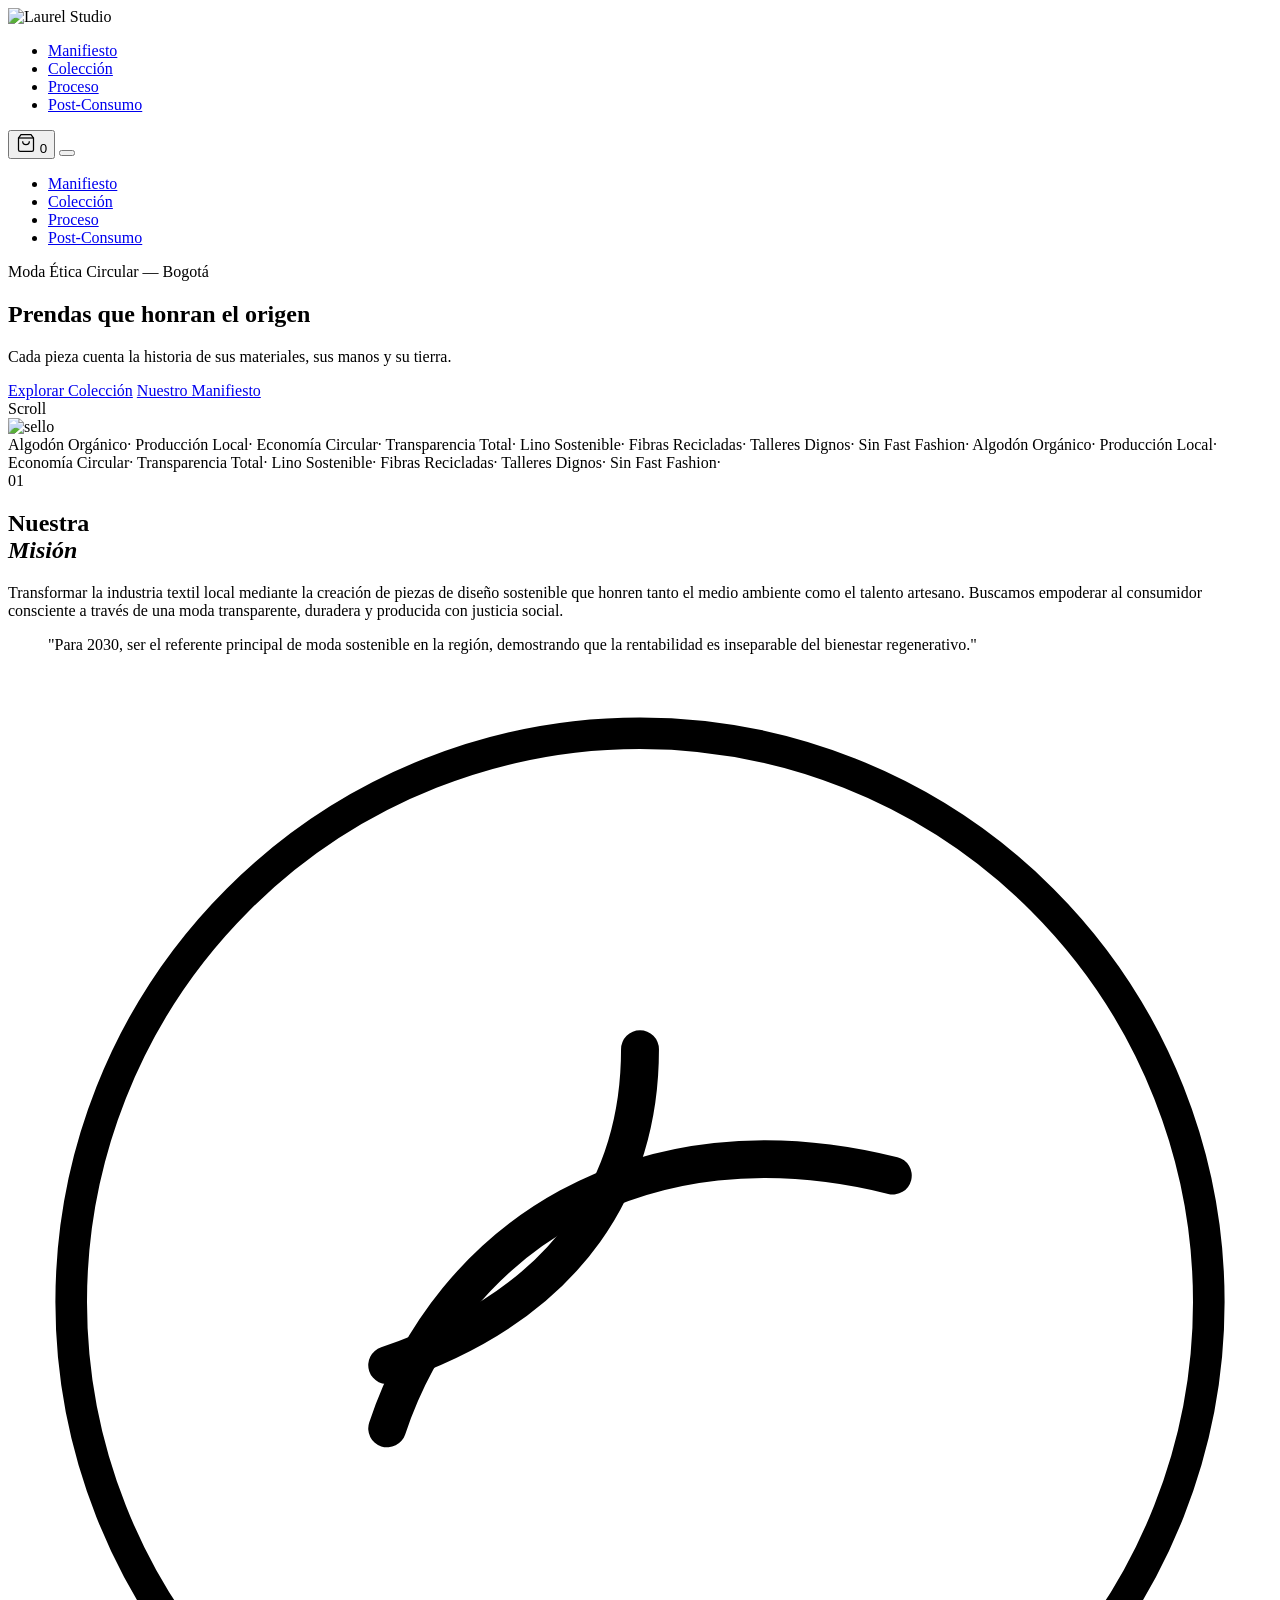
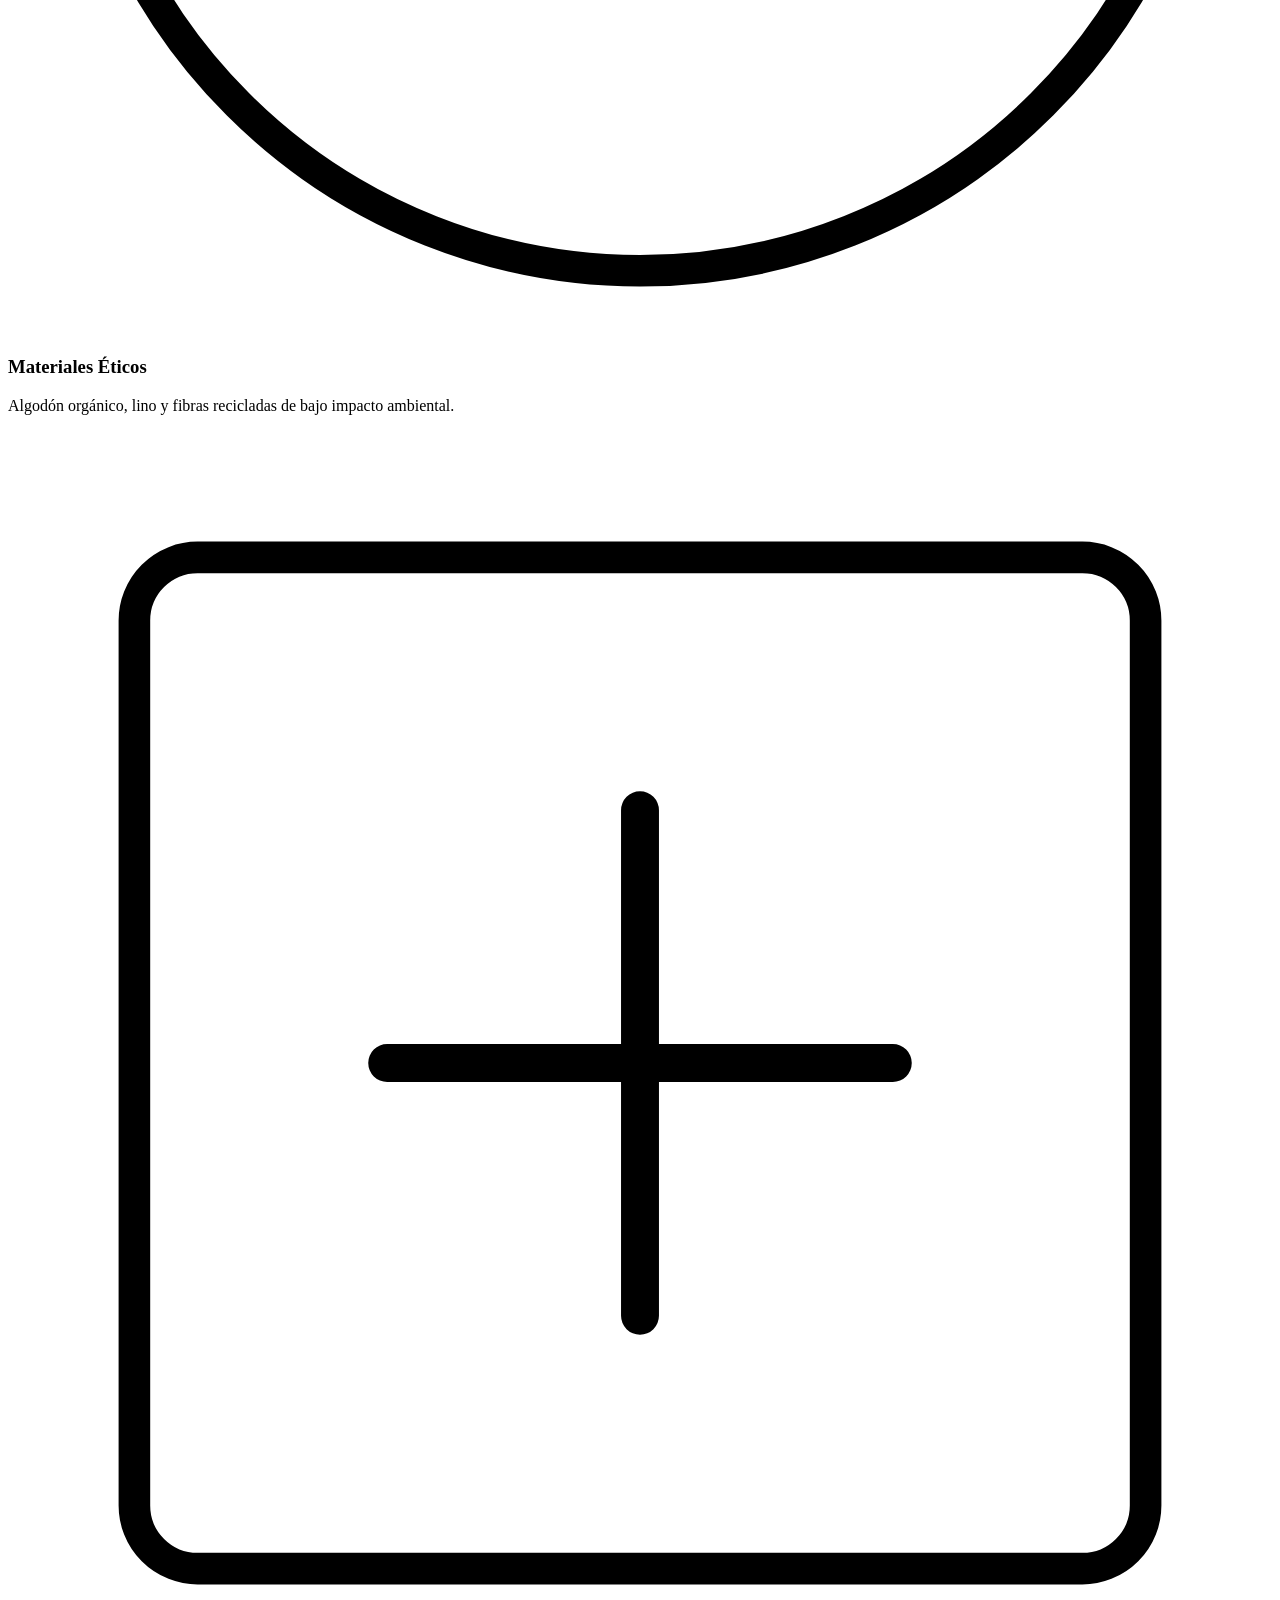
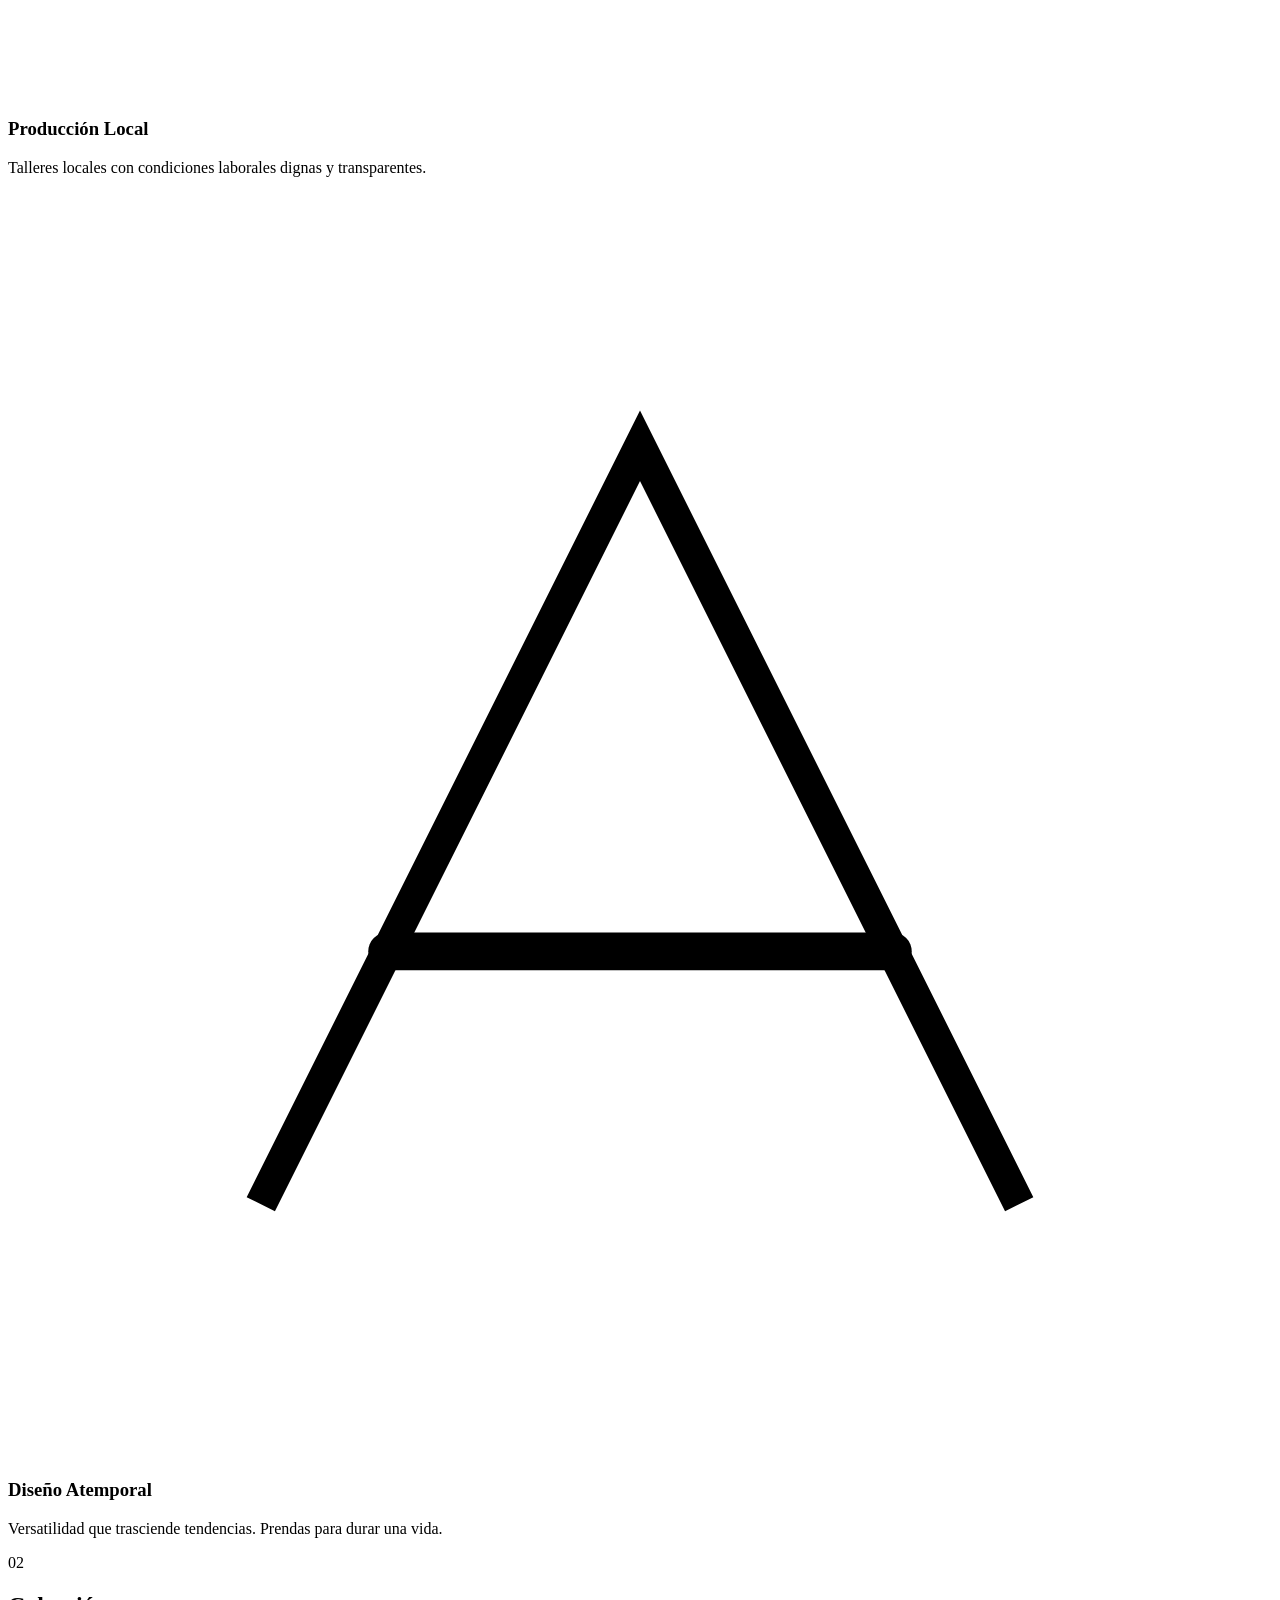
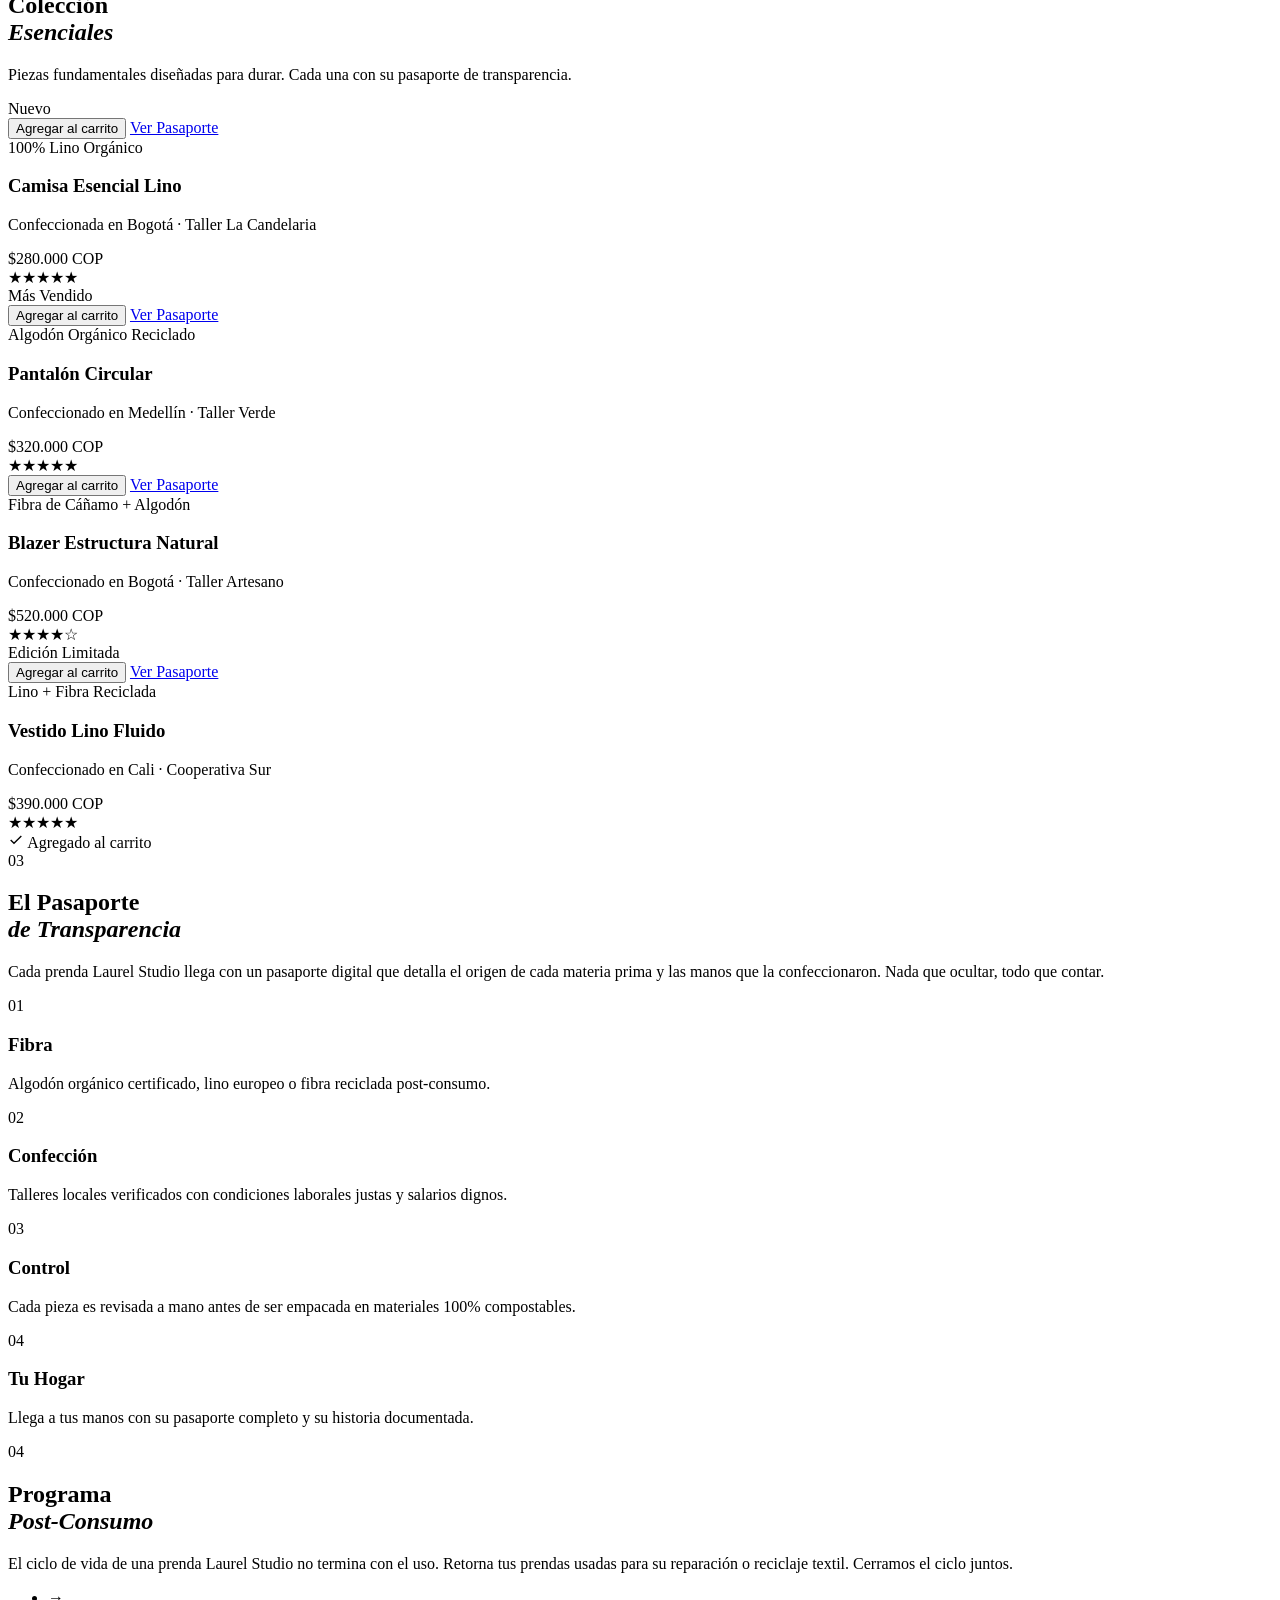
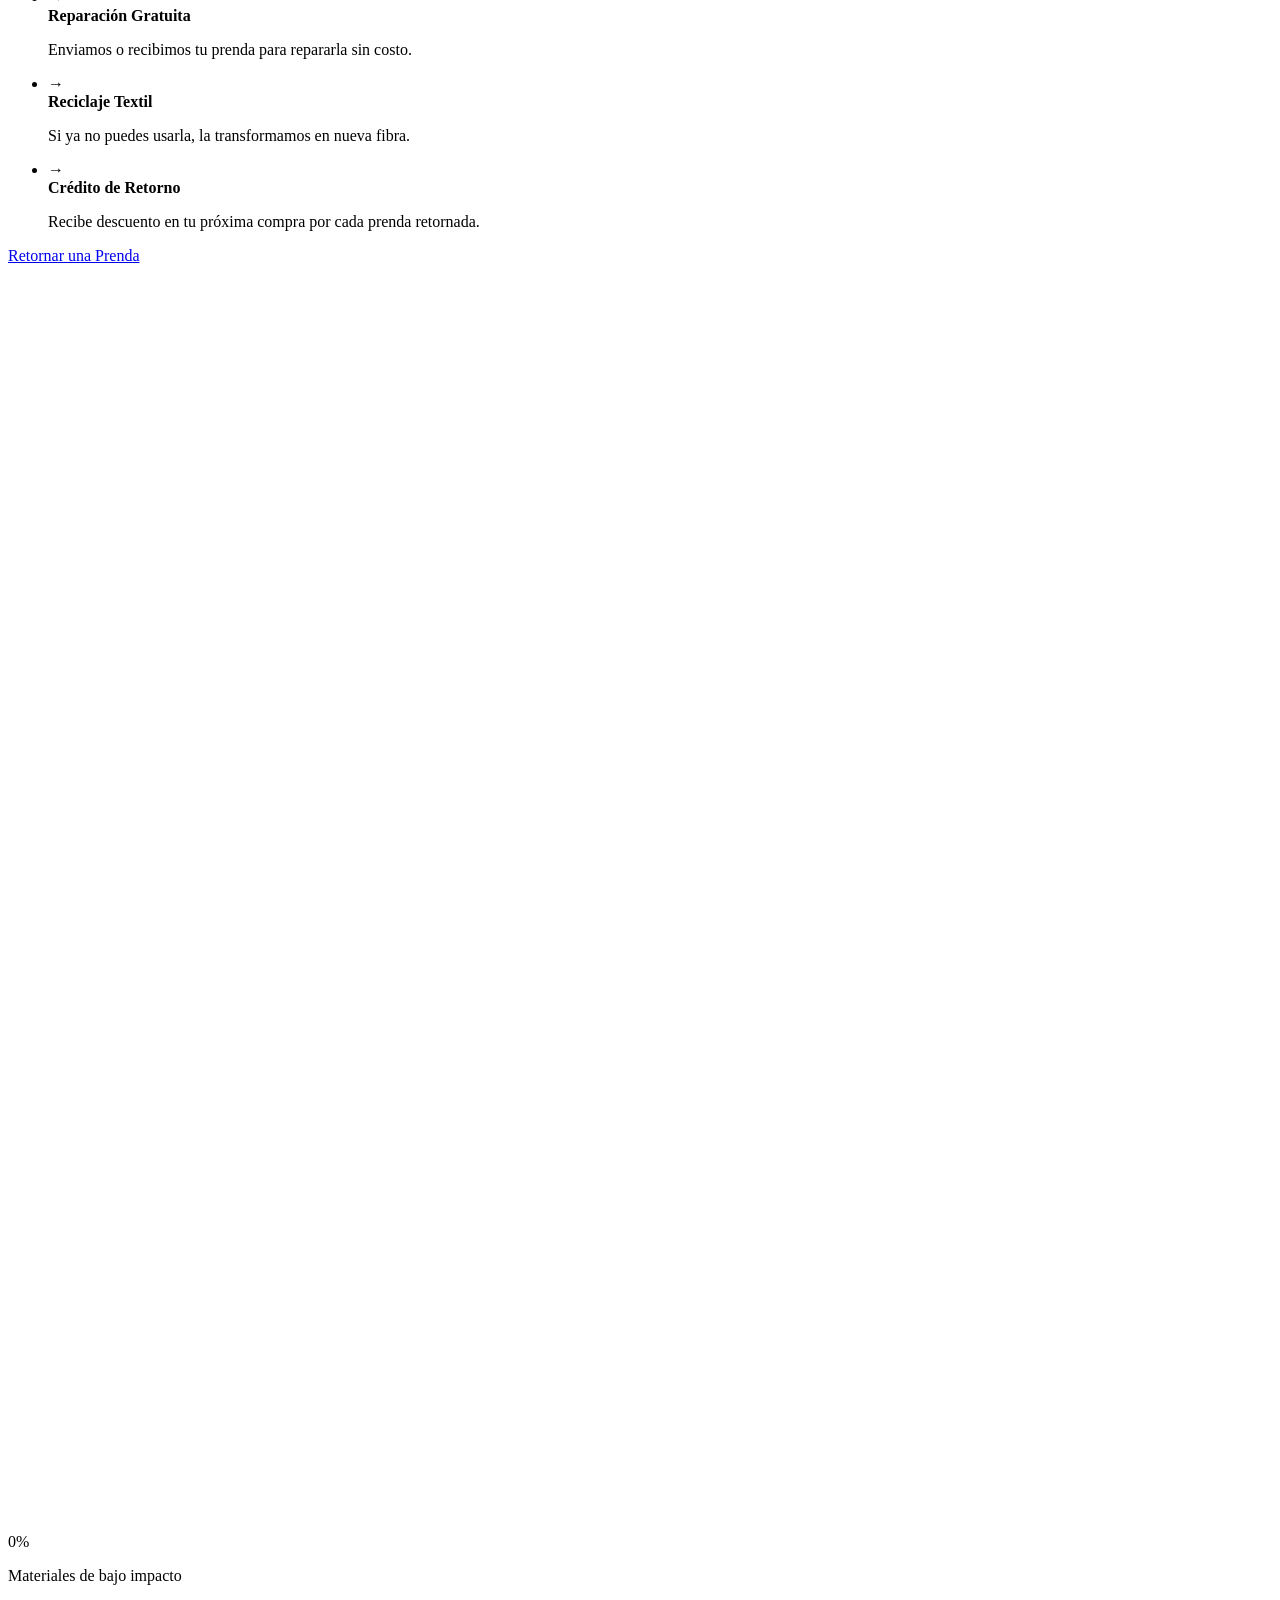
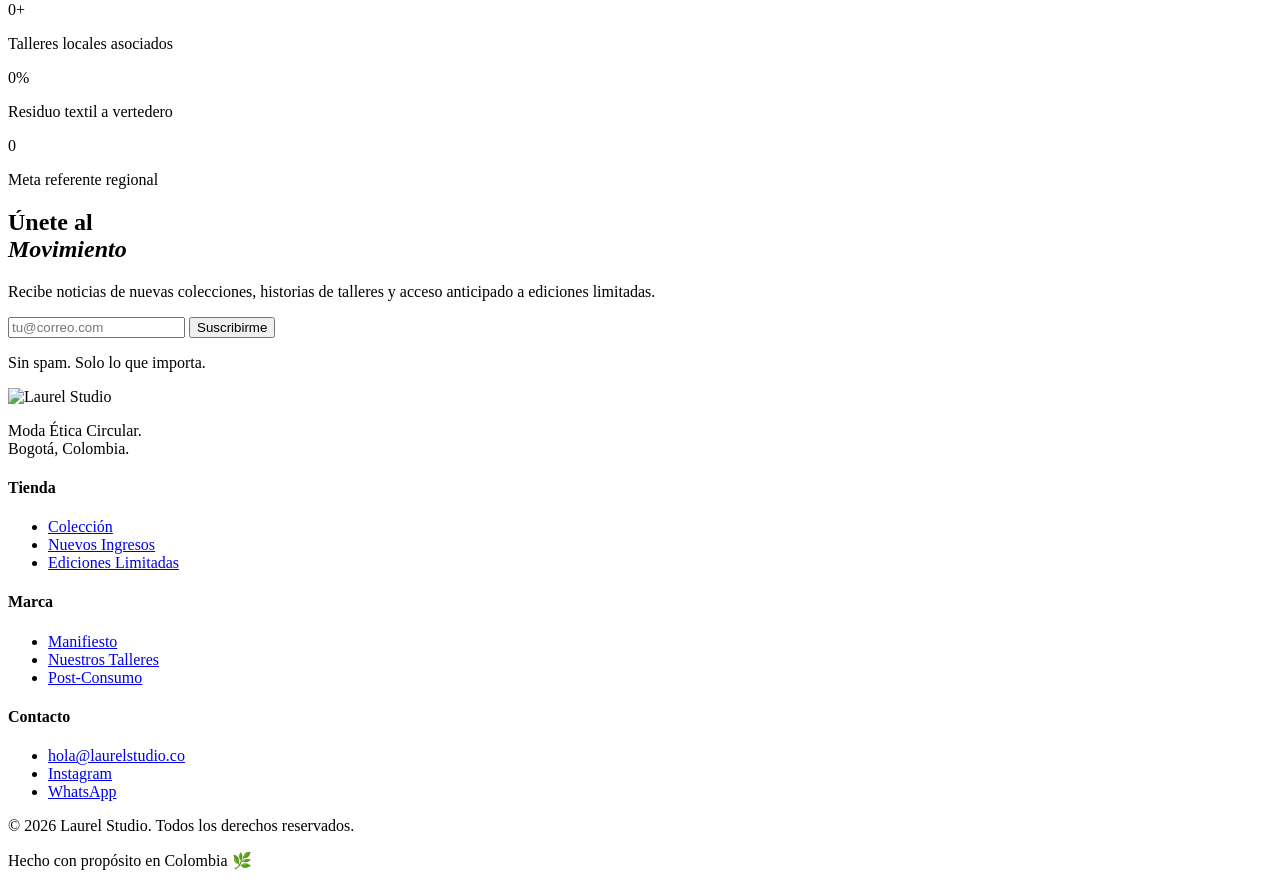
==== index.html @ 09667e55 "Add files via upload" ====
<!DOCTYPE html>
<html lang="es">
<head>
  <meta charset="UTF-8" />
  <meta name="viewport" content="width=device-width, initial-scale=1.0" />
  <title>Laurel Studio — Moda Ética Circular</title>
  <link rel="stylesheet" href="style.css" />
  <link rel="preconnect" href="https://fonts.googleapis.com" />
  <link rel="preconnect" href="https://fonts.gstatic.com" crossorigin />
  <link href="https://fonts.googleapis.com/css2?family=Cormorant+Garamond:ital,wght@0,300;0,400;0,600;1,300;1,400&family=Syne:wght@400;500;600;700;800&display=swap" rel="stylesheet" />
</head>
<body>

  <!-- CURSOR -->
  <div class="cursor" id="cursor"></div>
  <div class="cursor-follower" id="cursorFollower"></div>

  <!-- NAV -->
  <nav class="nav" id="nav">
    <div class="nav__logo">
      <img src="logo.jpeg" alt="Laurel Studio" class="nav__logo-img" />
    </div>
    <ul class="nav__links">
      <li><a href="#manifesto">Manifiesto</a></li>
      <li><a href="#coleccion">Colección</a></li>
      <li><a href="#proceso">Proceso</a></li>
      <li><a href="#postconsume">Post-Consumo</a></li>
    </ul>
    <div class="nav__actions">
      <button class="nav__cart" aria-label="carrito">
        <svg width="20" height="20" viewBox="0 0 24 24" fill="none" stroke="currentColor" stroke-width="1.5"><path d="M6 2L3 6v14a2 2 0 002 2h14a2 2 0 002-2V6l-3-4z"/><line x1="3" y1="6" x2="21" y2="6"/><path d="M16 10a4 4 0 01-8 0"/></svg>
        <span class="cart-count">0</span>
      </button>
      <button class="nav__burger" id="burger" aria-label="menu">
        <span></span><span></span>
      </button>
    </div>
  </nav>

  <!-- MOBILE MENU -->
  <div class="mobile-menu" id="mobileMenu">
    <ul>
      <li><a href="#manifesto" class="mobile-link">Manifiesto</a></li>
      <li><a href="#coleccion" class="mobile-link">Colección</a></li>
      <li><a href="#proceso" class="mobile-link">Proceso</a></li>
      <li><a href="#postconsume" class="mobile-link">Post-Consumo</a></li>
    </ul>
  </div>

  <!-- HERO -->
  <section class="hero" id="hero">
    <div class="hero__bg">
      <div class="hero__grain"></div>
      <div class="hero__lines">
        <span></span><span></span><span></span><span></span>
      </div>
    </div>
    <div class="hero__content">
      <p class="hero__eyebrow reveal">Moda Ética Circular — Bogotá</p>
      <h1 class="hero__title reveal">
        <span class="line">Prendas que</span>
        <span class="line italic">honran</span>
        <span class="line">el origen</span>
      </h1>
      <p class="hero__sub reveal">Cada pieza cuenta la historia de sus materiales, sus manos y su tierra.</p>
      <div class="hero__actions reveal">
        <a href="#coleccion" class="btn btn--primary">Explorar Colección</a>
        <a href="#manifesto" class="btn btn--ghost">Nuestro Manifiesto</a>
      </div>
    </div>
    <div class="hero__scroll">
      <span>Scroll</span>
      <div class="scroll-line"></div>
    </div>
    <div class="hero__badge">
      <img src="logo.jpeg" alt="sello" class="badge-img rotating" />
    </div>
  </section>

  <!-- MANIFESTO STRIP -->
  <div class="marquee-strip" aria-hidden="true">
    <div class="marquee-track">
      <span>Algodón Orgánico</span><span class="dot">·</span>
      <span>Producción Local</span><span class="dot">·</span>
      <span>Economía Circular</span><span class="dot">·</span>
      <span>Transparencia Total</span><span class="dot">·</span>
      <span>Lino Sostenible</span><span class="dot">·</span>
      <span>Fibras Recicladas</span><span class="dot">·</span>
      <span>Talleres Dignos</span><span class="dot">·</span>
      <span>Sin Fast Fashion</span><span class="dot">·</span>
      <span>Algodón Orgánico</span><span class="dot">·</span>
      <span>Producción Local</span><span class="dot">·</span>
      <span>Economía Circular</span><span class="dot">·</span>
      <span>Transparencia Total</span><span class="dot">·</span>
      <span>Lino Sostenible</span><span class="dot">·</span>
      <span>Fibras Recicladas</span><span class="dot">·</span>
      <span>Talleres Dignos</span><span class="dot">·</span>
      <span>Sin Fast Fashion</span><span class="dot">·</span>
    </div>
  </div>

  <!-- MANIFESTO -->
  <section class="manifesto" id="manifesto">
    <div class="manifesto__number">01</div>
    <div class="manifesto__content">
      <h2 class="section-title reveal">Nuestra<br /><em>Misión</em></h2>
      <p class="manifesto__text reveal">
        Transformar la industria textil local mediante la creación de piezas de diseño sostenible que honren tanto el medio ambiente como el talento artesano. Buscamos empoderar al consumidor consciente a través de una moda transparente, duradera y producida con justicia social.
      </p>
      <blockquote class="manifesto__quote reveal">
        "Para 2030, ser el referente principal de moda sostenible en la región, demostrando que la rentabilidad es inseparable del bienestar regenerativo."
      </blockquote>
    </div>
    <div class="manifesto__pillars">
      <div class="pillar reveal">
        <div class="pillar__icon">
          <svg viewBox="0 0 40 40" fill="none" xmlns="http://www.w3.org/2000/svg">
            <circle cx="20" cy="20" r="18" stroke="currentColor" stroke-width="1"/>
            <path d="M12 24c2-6 8-10 16-8" stroke="currentColor" stroke-width="1.2" stroke-linecap="round"/>
            <path d="M20 12c0 4-2 8-8 10" stroke="currentColor" stroke-width="1.2" stroke-linecap="round"/>
          </svg>
        </div>
        <h3>Materiales Éticos</h3>
        <p>Algodón orgánico, lino y fibras recicladas de bajo impacto ambiental.</p>
      </div>
      <div class="pillar reveal">
        <div class="pillar__icon">
          <svg viewBox="0 0 40 40" fill="none" xmlns="http://www.w3.org/2000/svg">
            <rect x="4" y="4" width="32" height="32" rx="2" stroke="currentColor" stroke-width="1"/>
            <path d="M12 20h16M20 12v16" stroke="currentColor" stroke-width="1.2" stroke-linecap="round"/>
          </svg>
        </div>
        <h3>Producción Local</h3>
        <p>Talleres locales con condiciones laborales dignas y transparentes.</p>
      </div>
      <div class="pillar reveal">
        <div class="pillar__icon">
          <svg viewBox="0 0 40 40" fill="none" xmlns="http://www.w3.org/2000/svg">
            <path d="M8 32L20 8l12 24" stroke="currentColor" stroke-width="1"/>
            <path d="M12 24h16" stroke="currentColor" stroke-width="1.2" stroke-linecap="round"/>
          </svg>
        </div>
        <h3>Diseño Atemporal</h3>
        <p>Versatilidad que trasciende tendencias. Prendas para durar una vida.</p>
      </div>
    </div>
  </section>

  <!-- COLLECTION -->
  <section class="coleccion" id="coleccion">
    <div class="coleccion__header">
      <div class="coleccion__number">02</div>
      <h2 class="section-title reveal">Colección<br /><em>Esenciales</em></h2>
      <p class="coleccion__desc reveal">Piezas fundamentales diseñadas para durar. Cada una con su pasaporte de transparencia.</p>
    </div>

    <div class="products-grid">

      <div class="product-card reveal" data-index="1">
        <div class="product-card__img">
          <div class="product-card__placeholder">
            <div class="placeholder-shape"></div>
          </div>
          <div class="product-card__badge">Nuevo</div>
          <div class="product-card__overlay">
            <button class="btn-add" data-name="Camisa Esencial Lino" data-price="280000">Agregar al carrito</button>
            <a href="#" class="btn-passport">Ver Pasaporte</a>
          </div>
        </div>
        <div class="product-card__info">
          <span class="product-material">100% Lino Orgánico</span>
          <h3>Camisa Esencial Lino</h3>
          <p class="product-origin">Confeccionada en Bogotá · Taller La Candelaria</p>
          <div class="product-card__bottom">
            <span class="product-price">$280.000 COP</span>
            <div class="product-rating">
              <span>★★★★★</span>
            </div>
          </div>
        </div>
      </div>

      <div class="product-card reveal featured" data-index="2">
        <div class="product-card__img">
          <div class="product-card__placeholder">
            <div class="placeholder-shape"></div>
          </div>
          <div class="product-card__badge featured-badge">Más Vendido</div>
          <div class="product-card__overlay">
            <button class="btn-add" data-name="Pantalón Circular Algodón" data-price="320000">Agregar al carrito</button>
            <a href="#" class="btn-passport">Ver Pasaporte</a>
          </div>
        </div>
        <div class="product-card__info">
          <span class="product-material">Algodón Orgánico Reciclado</span>
          <h3>Pantalón Circular</h3>
          <p class="product-origin">Confeccionado en Medellín · Taller Verde</p>
          <div class="product-card__bottom">
            <span class="product-price">$320.000 COP</span>
            <div class="product-rating">
              <span>★★★★★</span>
            </div>
          </div>
        </div>
      </div>

      <div class="product-card reveal" data-index="3">
        <div class="product-card__img">
          <div class="product-card__placeholder">
            <div class="placeholder-shape"></div>
          </div>
          <div class="product-card__overlay">
            <button class="btn-add" data-name="Blazer Estructura Natural" data-price="520000">Agregar al carrito</button>
            <a href="#" class="btn-passport">Ver Pasaporte</a>
          </div>
        </div>
        <div class="product-card__info">
          <span class="product-material">Fibra de Cáñamo + Algodón</span>
          <h3>Blazer Estructura Natural</h3>
          <p class="product-origin">Confeccionado en Bogotá · Taller Artesano</p>
          <div class="product-card__bottom">
            <span class="product-price">$520.000 COP</span>
            <div class="product-rating">
              <span>★★★★☆</span>
            </div>
          </div>
        </div>
      </div>

      <div class="product-card reveal" data-index="4">
        <div class="product-card__img">
          <div class="product-card__placeholder">
            <div class="placeholder-shape"></div>
          </div>
          <div class="product-card__badge">Edición Limitada</div>
          <div class="product-card__overlay">
            <button class="btn-add" data-name="Vestido Lino Fluido" data-price="390000">Agregar al carrito</button>
            <a href="#" class="btn-passport">Ver Pasaporte</a>
          </div>
        </div>
        <div class="product-card__info">
          <span class="product-material">Lino + Fibra Reciclada</span>
          <h3>Vestido Lino Fluido</h3>
          <p class="product-origin">Confeccionado en Cali · Cooperativa Sur</p>
          <div class="product-card__bottom">
            <span class="product-price">$390.000 COP</span>
            <div class="product-rating">
              <span>★★★★★</span>
            </div>
          </div>
        </div>
      </div>

    </div>

    <!-- Cart notification -->
    <div class="cart-toast" id="cartToast">
      <svg width="16" height="16" viewBox="0 0 24 24" fill="none" stroke="currentColor" stroke-width="2"><polyline points="20 6 9 17 4 12"/></svg>
      <span id="cartToastText">Agregado al carrito</span>
    </div>
  </section>

  <!-- PROCESO / PASAPORTE -->
  <section class="proceso" id="proceso">
    <div class="proceso__number">03</div>
    <div class="proceso__text">
      <h2 class="section-title reveal">El Pasaporte<br /><em>de Transparencia</em></h2>
      <p class="reveal">Cada prenda Laurel Studio llega con un pasaporte digital que detalla el origen de cada materia prima y las manos que la confeccionaron. Nada que ocultar, todo que contar.</p>
    </div>
    <div class="proceso__steps">
      <div class="step reveal">
        <div class="step__num">01</div>
        <h3>Fibra</h3>
        <p>Algodón orgánico certificado, lino europeo o fibra reciclada post-consumo.</p>
      </div>
      <div class="step__connector"></div>
      <div class="step reveal">
        <div class="step__num">02</div>
        <h3>Confección</h3>
        <p>Talleres locales verificados con condiciones laborales justas y salarios dignos.</p>
      </div>
      <div class="step__connector"></div>
      <div class="step reveal">
        <div class="step__num">03</div>
        <h3>Control</h3>
        <p>Cada pieza es revisada a mano antes de ser empacada en materiales 100% compostables.</p>
      </div>
      <div class="step__connector"></div>
      <div class="step reveal">
        <div class="step__num">04</div>
        <h3>Tu Hogar</h3>
        <p>Llega a tus manos con su pasaporte completo y su historia documentada.</p>
      </div>
    </div>
  </section>

  <!-- POST-CONSUMO -->
  <section class="postconsume" id="postconsume">
    <div class="postconsume__number">04</div>
    <div class="postconsume__inner">
      <div class="postconsume__left">
        <h2 class="section-title reveal">Programa<br /><em>Post-Consumo</em></h2>
        <p class="reveal">El ciclo de vida de una prenda Laurel Studio no termina con el uso. Retorna tus prendas usadas para su reparación o reciclaje textil. Cerramos el ciclo juntos.</p>
        <ul class="postconsume__list">
          <li class="reveal">
            <span class="list-icon">→</span>
            <div><strong>Reparación Gratuita</strong><p>Enviamos o recibimos tu prenda para repararla sin costo.</p></div>
          </li>
          <li class="reveal">
            <span class="list-icon">→</span>
            <div><strong>Reciclaje Textil</strong><p>Si ya no puedes usarla, la transformamos en nueva fibra.</p></div>
          </li>
          <li class="reveal">
            <span class="list-icon">→</span>
            <div><strong>Crédito de Retorno</strong><p>Recibe descuento en tu próxima compra por cada prenda retornada.</p></div>
          </li>
        </ul>
        <a href="#" class="btn btn--primary reveal">Retornar una Prenda</a>
      </div>
      <div class="postconsume__visual reveal">
        <div class="cycle-diagram">
          <svg viewBox="0 0 300 300" fill="none" xmlns="http://www.w3.org/2000/svg">
            <circle cx="150" cy="150" r="120" stroke="var(--olive)" stroke-width="0.5" stroke-dasharray="4 4"/>
            <circle cx="150" cy="150" r="80" stroke="var(--olive)" stroke-width="0.5"/>
            <path d="M150 30 A120 120 0 0 1 270 150" stroke="var(--olive)" stroke-width="2" stroke-linecap="round"/>
            <path d="M270 150 A120 120 0 0 1 150 270" stroke="var(--white)" stroke-width="2" stroke-linecap="round"/>
            <path d="M150 270 A120 120 0 0 1 30 150" stroke="var(--olive)" stroke-width="2" stroke-linecap="round"/>
            <path d="M30 150 A120 120 0 0 1 150 30" stroke="var(--white)" stroke-width="2" stroke-linecap="round"/>
            <circle cx="150" cy="30" r="6" fill="var(--olive)"/>
            <circle cx="270" cy="150" r="6" fill="var(--white)"/>
            <circle cx="150" cy="270" r="6" fill="var(--olive)"/>
            <circle cx="30" cy="150" r="6" fill="var(--white)"/>
            <text x="150" y="130" text-anchor="middle" fill="var(--white)" font-family="Cormorant Garamond" font-size="14" font-style="italic">Ciclo</text>
            <text x="150" y="152" text-anchor="middle" fill="var(--olive)" font-family="Syne" font-size="11" letter-spacing="3">CIRCULAR</text>
            <text x="150" y="18" text-anchor="middle" fill="var(--white)" font-family="Syne" font-size="9" letter-spacing="1">FIBRA</text>
            <text x="288" y="154" text-anchor="start" fill="var(--white)" font-family="Syne" font-size="9" letter-spacing="1">USO</text>
            <text x="150" y="292" text-anchor="middle" fill="var(--white)" font-family="Syne" font-size="9" letter-spacing="1">RETORNO</text>
            <text x="2" y="154" text-anchor="start" fill="var(--white)" font-family="Syne" font-size="9" letter-spacing="1">NUEVO</text>
          </svg>
        </div>
      </div>
    </div>
  </section>

  <!-- VALORES / STATS -->
  <section class="stats">
    <div class="stat reveal">
      <span class="stat__num" data-target="100">0</span><span class="stat__sym">%</span>
      <p>Materiales de bajo impacto</p>
    </div>
    <div class="stat reveal">
      <span class="stat__num" data-target="12">0</span><span class="stat__sym">+</span>
      <p>Talleres locales asociados</p>
    </div>
    <div class="stat reveal">
      <span class="stat__num" data-target="0">0</span><span class="stat__sym">%</span>
      <p>Residuo textil a vertedero</p>
    </div>
    <div class="stat reveal">
      <span class="stat__num" data-target="2030">0</span>
      <p>Meta referente regional</p>
    </div>
  </section>

  <!-- NEWSLETTER -->
  <section class="newsletter">
    <div class="newsletter__inner">
      <h2 class="reveal">Únete al<br /><em>Movimiento</em></h2>
      <p class="reveal">Recibe noticias de nuevas colecciones, historias de talleres y acceso anticipado a ediciones limitadas.</p>
      <form class="newsletter__form reveal" id="newsletterForm">
        <input type="email" placeholder="tu@correo.com" required />
        <button type="submit" class="btn btn--primary">Suscribirme</button>
      </form>
      <p class="newsletter__note reveal">Sin spam. Solo lo que importa.</p>
    </div>
  </section>

  <!-- FOOTER -->
  <footer class="footer">
    <div class="footer__top">
      <div class="footer__brand">
        <img src="logo.jpeg" alt="Laurel Studio" class="footer__logo" />
        <p>Moda Ética Circular.<br />Bogotá, Colombia.</p>
      </div>
      <div class="footer__links">
        <div class="footer__col">
          <h4>Tienda</h4>
          <ul>
            <li><a href="#">Colección</a></li>
            <li><a href="#">Nuevos Ingresos</a></li>
            <li><a href="#">Ediciones Limitadas</a></li>
          </ul>
        </div>
        <div class="footer__col">
          <h4>Marca</h4>
          <ul>
            <li><a href="#">Manifiesto</a></li>
            <li><a href="#">Nuestros Talleres</a></li>
            <li><a href="#">Post-Consumo</a></li>
          </ul>
        </div>
        <div class="footer__col">
          <h4>Contacto</h4>
          <ul>
            <li><a href="#">hola@laurelstudio.co</a></li>
            <li><a href="#">Instagram</a></li>
            <li><a href="#">WhatsApp</a></li>
          </ul>
        </div>
      </div>
    </div>
    <div class="footer__bottom">
      <p>© 2026 Laurel Studio. Todos los derechos reservados.</p>
      <p>Hecho con propósito en Colombia 🌿</p>
    </div>
  </footer>

  <script src="script.js"></script>
</body>
</html>
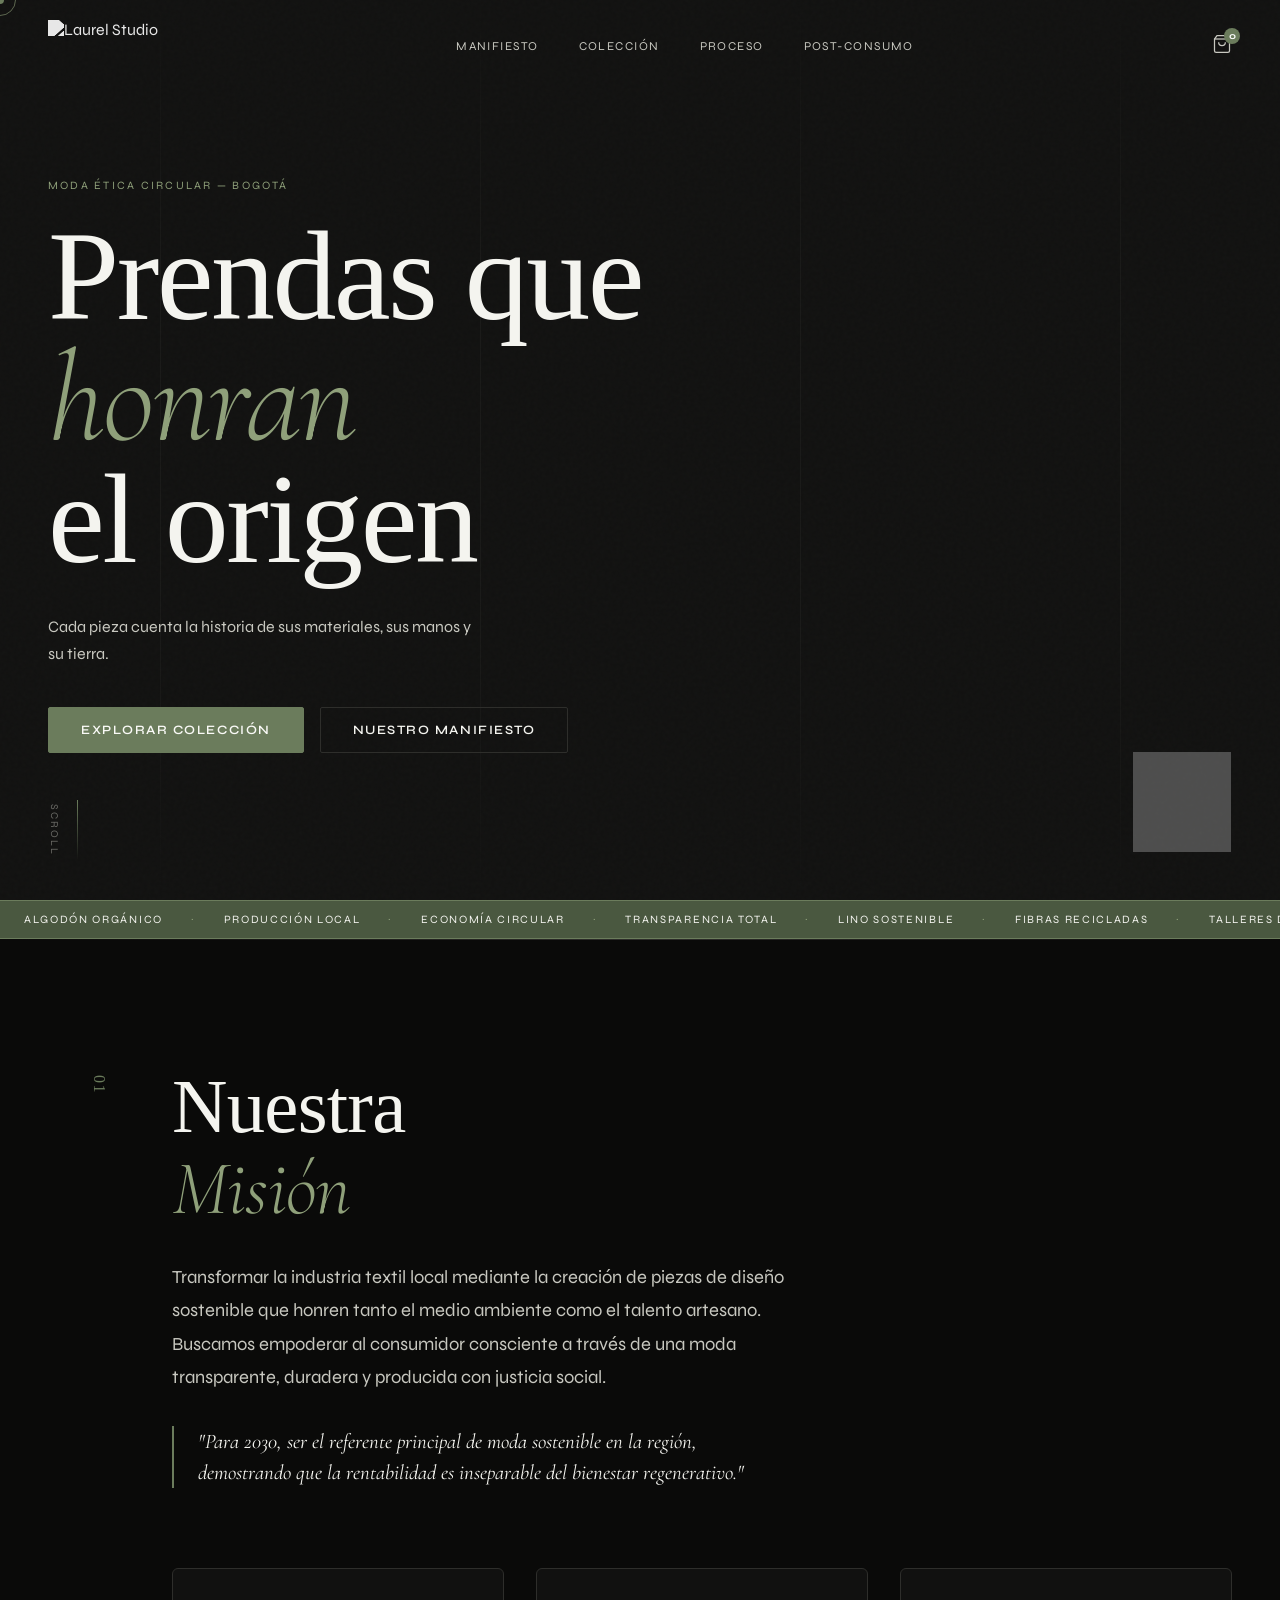
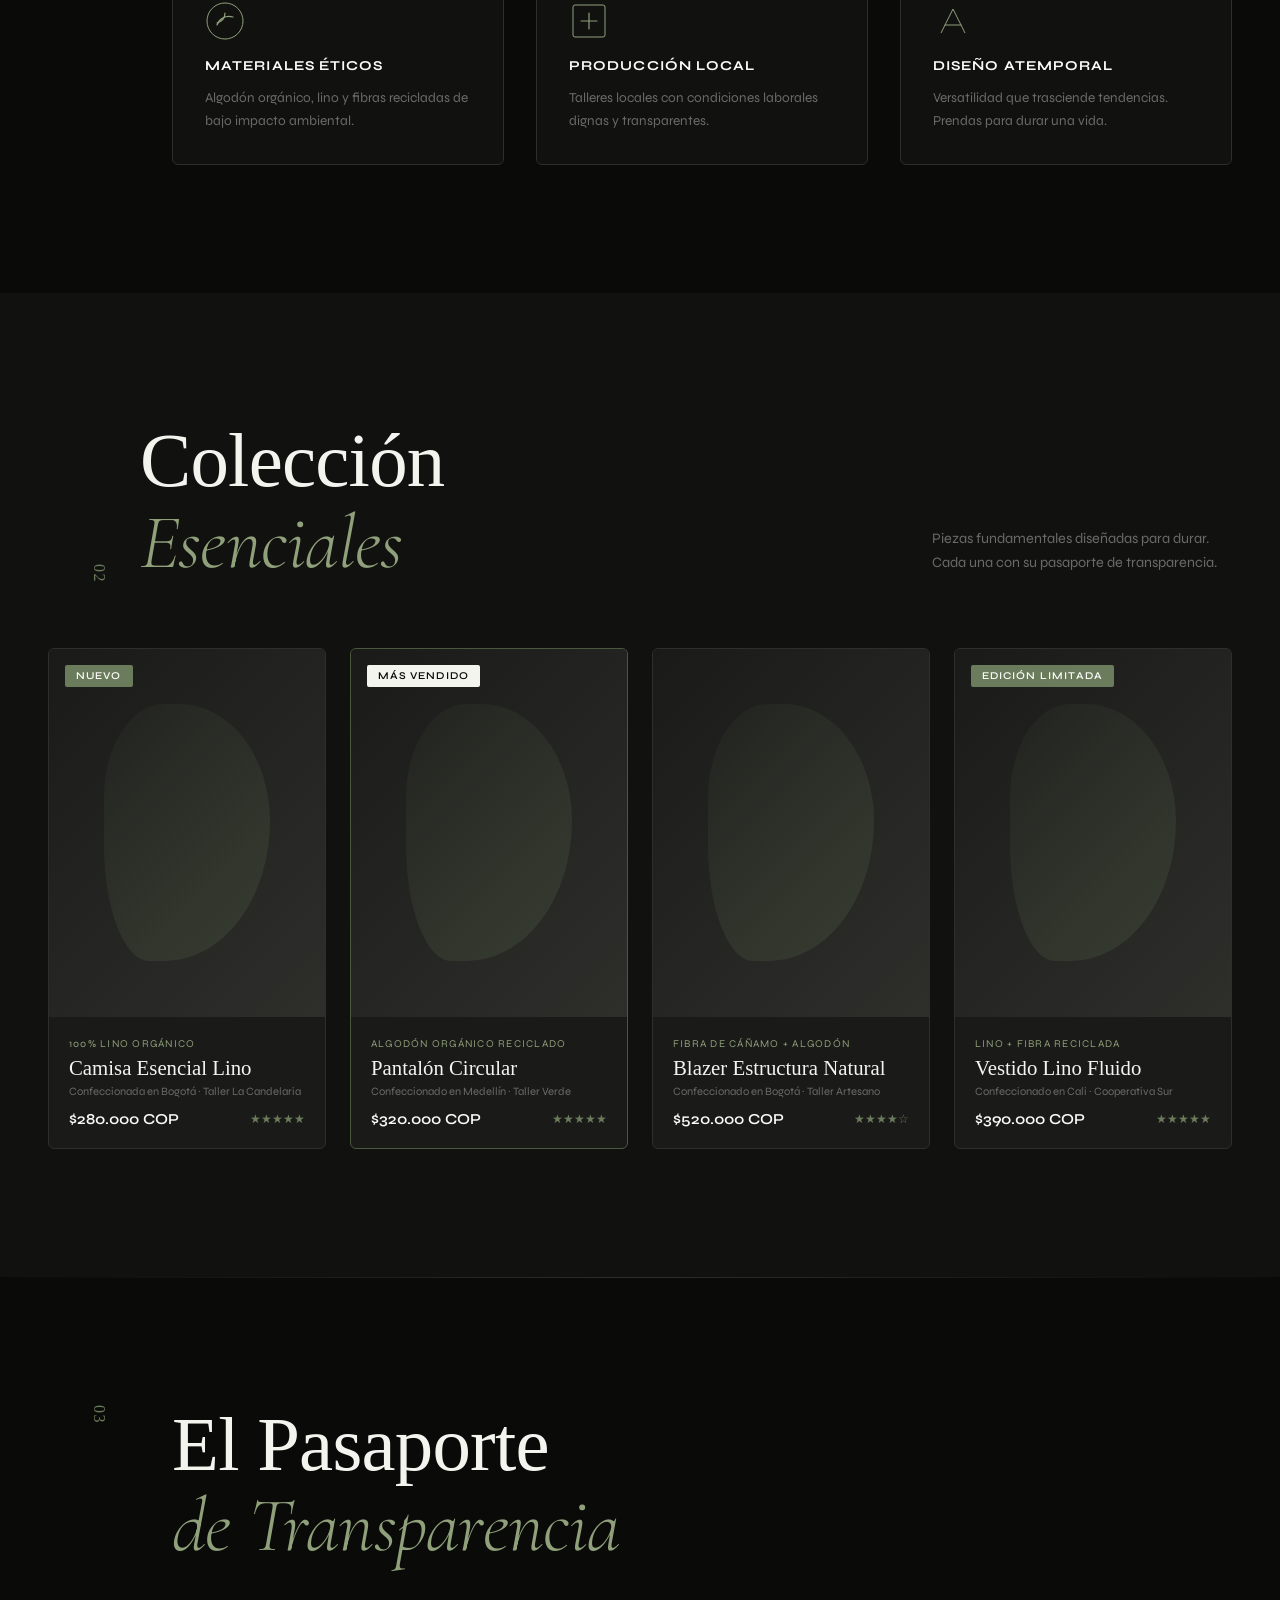
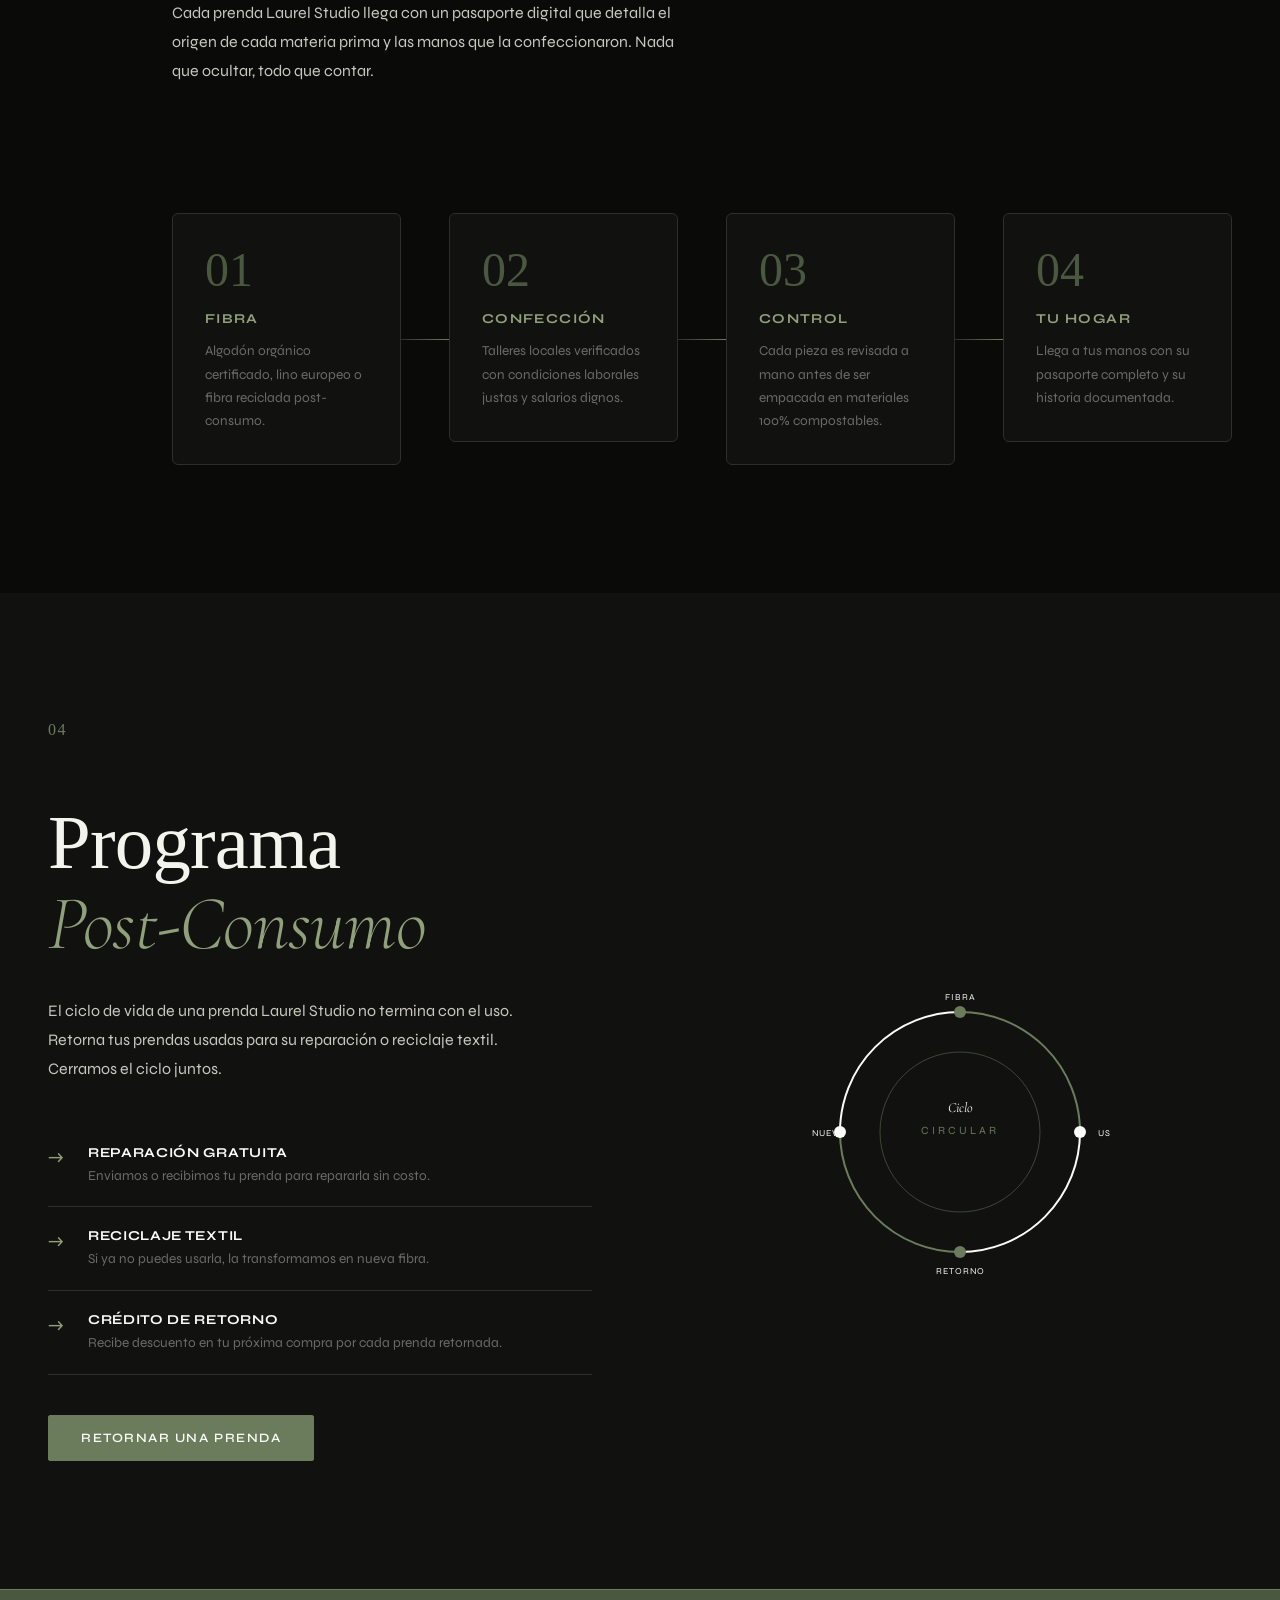
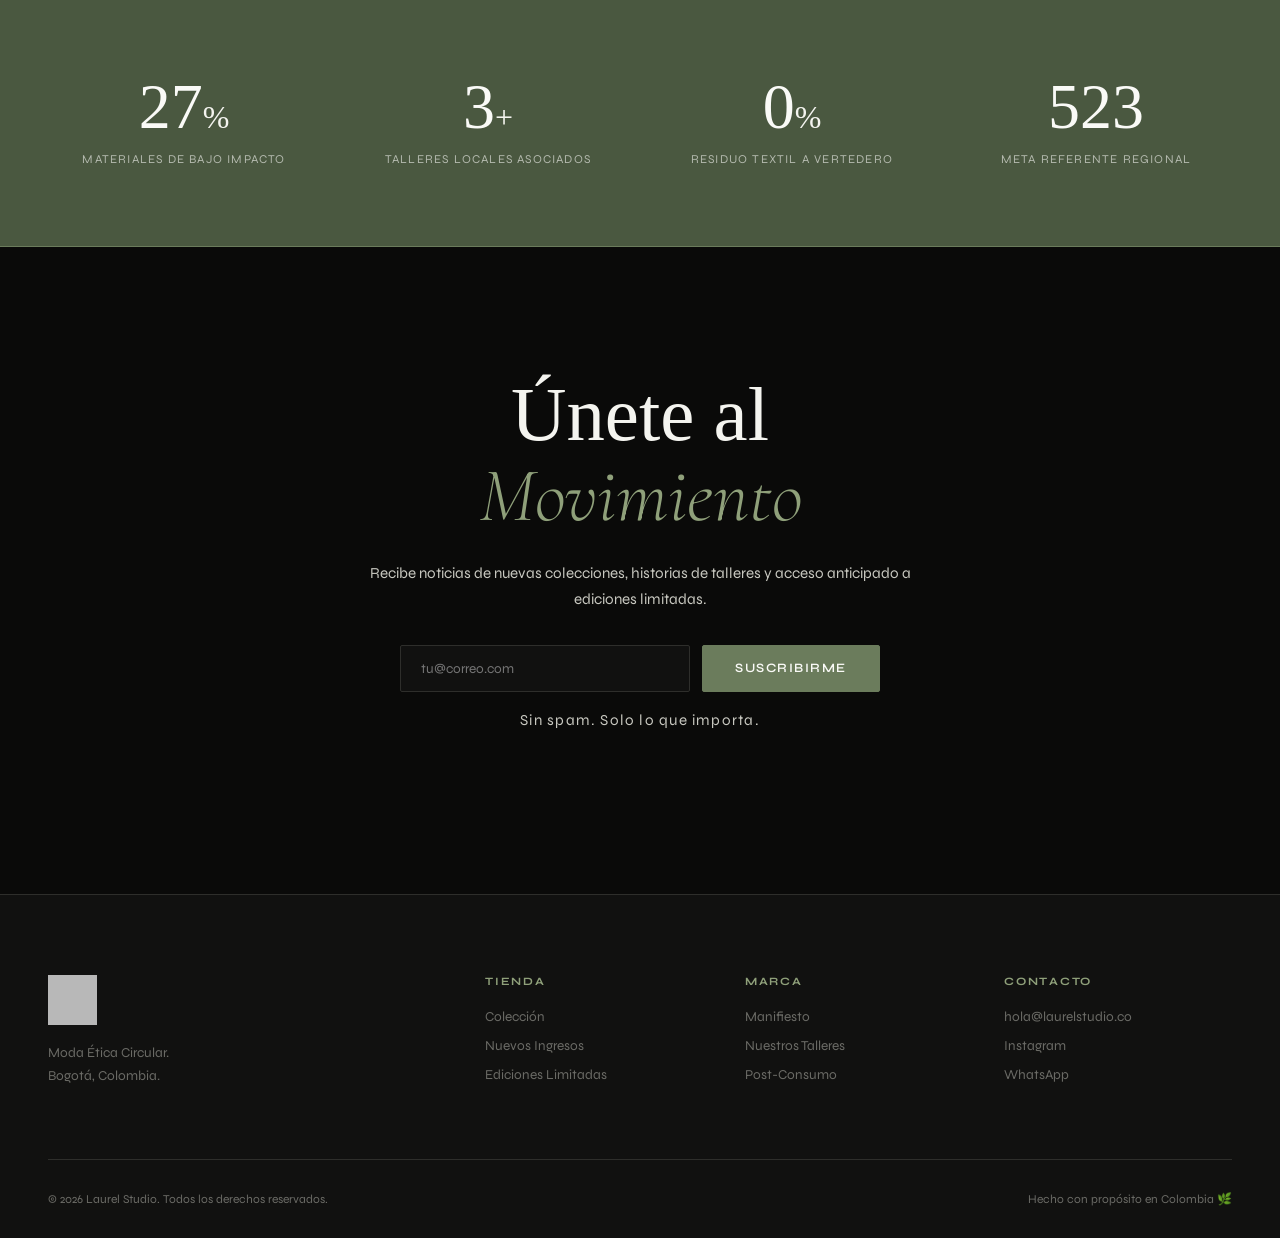
==== commit 54444045: "Add files via upload" ====
--- a/index.html
+++ b/index.html
@@ -18,7 +18,7 @@
   <!-- NAV -->
   <nav class="nav" id="nav">
     <div class="nav__logo">
-      <img src="logo.jpeg" alt="Laurel Studio" class="nav__logo-img" />
+      <img src="logotipo.png" alt="Laurel Studio" class="nav__logo-img" />
     </div>
     <ul class="nav__links">
       <li><a href="#manifesto">Manifiesto</a></li>
--- a/style.css
+++ b/style.css
@@ -0,0 +1,1017 @@
+/* ===========================
+   LAUREL STUDIO — style.css
+   Moda Ética Circular
+=========================== */
+
+/* --- TOKENS --- */
+:root {
+  --black: #0a0a09;
+  --off-black: #111110;
+  --dark: #1a1a18;
+  --mid: #2e2e2b;
+  --gray: #6b6b66;
+  --light-gray: #c8c8c0;
+  --off-white: #f4f4ef;
+  --white: #fafaf7;
+  --olive: #6b7c5c;
+  --olive-light: #8fa07a;
+  --olive-dark: #4a5840;
+  --olive-muted: #6b7c5c22;
+
+  --font-display: 'Cormorant Garamond', Georgia, serif;
+  --font-body: 'Syne', sans-serif;
+
+  --ease-smooth: cubic-bezier(0.25, 0.46, 0.45, 0.94);
+  --ease-bounce: cubic-bezier(0.34, 1.56, 0.64, 1);
+  --ease-in-out: cubic-bezier(0.65, 0, 0.35, 1);
+
+  --r-sm: 2px;
+  --r-md: 6px;
+  --r-lg: 12px;
+}
+
+/* --- RESET --- */
+*, *::before, *::after { box-sizing: border-box; margin: 0; padding: 0; }
+html { scroll-behavior: smooth; font-size: 16px; }
+body {
+  background: var(--black);
+  color: var(--off-white);
+  font-family: var(--font-body);
+  cursor: none;
+  overflow-x: hidden;
+}
+img { max-width: 100%; display: block; }
+a { text-decoration: none; color: inherit; }
+ul { list-style: none; }
+button { border: none; background: none; cursor: none; font-family: inherit; }
+
+/* --- CUSTOM CURSOR --- */
+.cursor {
+  position: fixed;
+  width: 8px; height: 8px;
+  background: var(--olive);
+  border-radius: 50%;
+  pointer-events: none;
+  z-index: 9999;
+  transform: translate(-50%, -50%);
+  transition: width 0.2s, height 0.2s, background 0.2s;
+}
+.cursor-follower {
+  position: fixed;
+  width: 32px; height: 32px;
+  border: 1px solid var(--olive-light);
+  border-radius: 50%;
+  pointer-events: none;
+  z-index: 9998;
+  transform: translate(-50%, -50%);
+  transition: all 0.12s var(--ease-smooth);
+  opacity: 0.6;
+}
+body:has(a:hover) .cursor,
+body:has(button:hover) .cursor {
+  width: 14px; height: 14px;
+  background: var(--olive-light);
+}
+
+/* --- SCROLLBAR --- */
+::-webkit-scrollbar { width: 4px; }
+::-webkit-scrollbar-track { background: var(--black); }
+::-webkit-scrollbar-thumb { background: var(--olive-dark); border-radius: 2px; }
+
+/* --- TYPOGRAPHY --- */
+.section-title {
+  font-family: var(--font-display);
+  font-size: clamp(2.8rem, 6vw, 5.5rem);
+  font-weight: 300;
+  line-height: 1.05;
+  letter-spacing: -0.01em;
+}
+.section-title em {
+  font-style: italic;
+  color: var(--olive-light);
+}
+
+/* --- REVEAL ANIMATION --- */
+.reveal {
+  opacity: 0;
+  transform: translateY(32px);
+  transition: opacity 0.7s var(--ease-smooth), transform 0.7s var(--ease-smooth);
+}
+.reveal.visible {
+  opacity: 1;
+  transform: translateY(0);
+}
+
+/* --- BUTTONS --- */
+.btn {
+  display: inline-flex;
+  align-items: center;
+  gap: 0.5rem;
+  padding: 0.875rem 2rem;
+  font-family: var(--font-body);
+  font-size: 0.8rem;
+  font-weight: 600;
+  letter-spacing: 0.12em;
+  text-transform: uppercase;
+  border-radius: var(--r-sm);
+  transition: all 0.3s var(--ease-smooth);
+  position: relative;
+  overflow: hidden;
+}
+.btn--primary {
+  background: var(--olive);
+  color: var(--white);
+  border: 1px solid var(--olive);
+}
+.btn--primary::after {
+  content: '';
+  position: absolute;
+  inset: 0;
+  background: var(--olive-light);
+  transform: scaleX(0);
+  transform-origin: left;
+  transition: transform 0.4s var(--ease-smooth);
+  z-index: -1;
+}
+.btn--primary:hover::after { transform: scaleX(1); }
+.btn--primary:hover { border-color: var(--olive-light); }
+
+.btn--ghost {
+  background: transparent;
+  color: var(--off-white);
+  border: 1px solid var(--mid);
+}
+.btn--ghost:hover {
+  border-color: var(--olive);
+  color: var(--olive-light);
+}
+
+/* ==================
+   NAV
+================== */
+.nav {
+  position: fixed;
+  top: 0; left: 0; right: 0;
+  z-index: 900;
+  display: flex;
+  align-items: center;
+  justify-content: space-between;
+  padding: 1.25rem 3rem;
+  transition: background 0.4s, padding 0.4s;
+}
+.nav.scrolled {
+  background: rgba(10, 10, 9, 0.94);
+  backdrop-filter: blur(12px);
+  padding: 0.8rem 3rem;
+  border-bottom: 1px solid var(--mid);
+}
+.nav__logo-img {
+  height: 48px;
+  width: auto;
+  filter: brightness(0) invert(1);
+  opacity: 0.9;
+  transition: opacity 0.2s;
+}
+.nav__logo-img:hover { opacity: 1; }
+
+.nav__links {
+  display: flex;
+  gap: 2.5rem;
+}
+.nav__links a {
+  font-size: 0.75rem;
+  letter-spacing: 0.12em;
+  text-transform: uppercase;
+  color: var(--light-gray);
+  transition: color 0.2s;
+  position: relative;
+}
+.nav__links a::after {
+  content: '';
+  position: absolute;
+  bottom: -4px; left: 0; right: 0;
+  height: 1px;
+  background: var(--olive);
+  transform: scaleX(0);
+  transform-origin: left;
+  transition: transform 0.3s var(--ease-smooth);
+}
+.nav__links a:hover { color: var(--white); }
+.nav__links a:hover::after { transform: scaleX(1); }
+
+.nav__actions { display: flex; align-items: center; gap: 1rem; }
+.nav__cart {
+  display: flex;
+  align-items: center;
+  gap: 0.4rem;
+  color: var(--light-gray);
+  font-size: 0.75rem;
+  transition: color 0.2s;
+  position: relative;
+}
+.nav__cart:hover { color: var(--white); }
+.cart-count {
+  position: absolute;
+  top: -6px; right: -8px;
+  background: var(--olive);
+  color: white;
+  border-radius: 50%;
+  width: 16px; height: 16px;
+  font-size: 0.6rem;
+  display: flex;
+  align-items: center;
+  justify-content: center;
+  font-weight: 700;
+}
+
+.nav__burger {
+  display: none;
+  flex-direction: column;
+  gap: 5px;
+  padding: 4px;
+}
+.nav__burger span {
+  display: block;
+  width: 22px;
+  height: 1px;
+  background: var(--off-white);
+  transition: all 0.3s;
+}
+.nav__burger.open span:first-child { transform: rotate(45deg) translate(4px, 4px); }
+.nav__burger.open span:last-child { transform: rotate(-45deg) translate(4px, -4px); }
+
+.mobile-menu {
+  position: fixed;
+  top: 0; left: 0; right: 0; bottom: 0;
+  background: var(--off-black);
+  z-index: 850;
+  display: flex;
+  align-items: center;
+  justify-content: center;
+  transform: translateY(-100%);
+  transition: transform 0.5s var(--ease-in-out);
+}
+.mobile-menu.open { transform: translateY(0); }
+.mobile-menu ul { text-align: center; }
+.mobile-menu li { margin: 1.5rem 0; }
+.mobile-menu a {
+  font-family: var(--font-display);
+  font-size: 3rem;
+  font-weight: 300;
+  color: var(--off-white);
+  transition: color 0.2s;
+}
+.mobile-menu a:hover { color: var(--olive-light); }
+
+/* ==================
+   HERO
+================== */
+.hero {
+  min-height: 100vh;
+  display: flex;
+  align-items: center;
+  position: relative;
+  overflow: hidden;
+  padding: 6rem 3rem 4rem;
+}
+.hero__bg {
+  position: absolute;
+  inset: 0;
+  background: var(--off-black);
+}
+.hero__grain {
+  position: absolute;
+  inset: 0;
+  background-image: url("data:image/svg+xml,%3Csvg viewBox='0 0 256 256' xmlns='http://www.w3.org/2000/svg'%3E%3Cfilter id='noise'%3E%3CfeTurbulence type='fractalNoise' baseFrequency='0.9' numOctaves='4' stitchTiles='stitch'/%3E%3C/filter%3E%3Crect width='100%25' height='100%25' filter='url(%23noise)' opacity='0.04'/%3E%3C/svg%3E");
+  opacity: 0.5;
+  pointer-events: none;
+}
+.hero__lines {
+  position: absolute;
+  inset: 0;
+  display: flex;
+  justify-content: space-around;
+  pointer-events: none;
+}
+.hero__lines span {
+  display: block;
+  width: 1px;
+  height: 100%;
+  background: linear-gradient(to bottom, transparent, var(--mid) 30%, var(--mid) 70%, transparent);
+  opacity: 0.3;
+}
+
+.hero__content {
+  position: relative;
+  z-index: 2;
+  max-width: 720px;
+}
+.hero__eyebrow {
+  font-size: 0.7rem;
+  letter-spacing: 0.2em;
+  text-transform: uppercase;
+  color: var(--olive-light);
+  margin-bottom: 1.5rem;
+}
+.hero__title {
+  font-family: var(--font-display);
+  font-size: clamp(4rem, 10vw, 9rem);
+  font-weight: 300;
+  line-height: 0.95;
+  letter-spacing: -0.02em;
+  margin-bottom: 2rem;
+}
+.hero__title .line { display: block; }
+.hero__title .italic { font-style: italic; color: var(--olive-light); }
+.hero__sub {
+  font-size: 1rem;
+  color: var(--light-gray);
+  max-width: 440px;
+  line-height: 1.7;
+  margin-bottom: 2.5rem;
+}
+.hero__actions {
+  display: flex;
+  gap: 1rem;
+  flex-wrap: wrap;
+}
+
+.hero__scroll {
+  position: absolute;
+  bottom: 2.5rem;
+  left: 3rem;
+  display: flex;
+  align-items: center;
+  gap: 1rem;
+  z-index: 2;
+}
+.hero__scroll span {
+  font-size: 0.65rem;
+  letter-spacing: 0.2em;
+  text-transform: uppercase;
+  color: var(--gray);
+  writing-mode: vertical-rl;
+}
+.scroll-line {
+  width: 1px;
+  height: 60px;
+  background: linear-gradient(to bottom, var(--olive), transparent);
+  animation: scrollPulse 2s infinite;
+}
+@keyframes scrollPulse {
+  0%, 100% { opacity: 0.3; transform: scaleY(1); }
+  50% { opacity: 1; transform: scaleY(0.7); }
+}
+
+.hero__badge {
+  position: absolute;
+  bottom: 3rem;
+  right: 3rem;
+  z-index: 2;
+  opacity: 0.25;
+}
+.badge-img {
+  width: 100px; height: 100px;
+  object-fit: contain;
+  filter: brightness(0) invert(1);
+}
+.rotating { animation: rotateSlow 20s linear infinite; }
+@keyframes rotateSlow { to { transform: rotate(360deg); } }
+
+/* Staggered reveal for hero */
+.hero__content .reveal:nth-child(1) { transition-delay: 0.1s; }
+.hero__content .reveal:nth-child(2) { transition-delay: 0.25s; }
+.hero__content .reveal:nth-child(3) { transition-delay: 0.4s; }
+.hero__content .reveal:nth-child(4) { transition-delay: 0.55s; }
+
+/* ==================
+   MARQUEE
+================== */
+.marquee-strip {
+  overflow: hidden;
+  background: var(--olive-dark);
+  padding: 0.75rem 0;
+  border-top: 1px solid var(--olive);
+  border-bottom: 1px solid var(--olive);
+}
+.marquee-track {
+  display: flex;
+  gap: 0;
+  white-space: nowrap;
+  animation: marquee 30s linear infinite;
+  width: max-content;
+}
+.marquee-track span {
+  font-size: 0.7rem;
+  letter-spacing: 0.15em;
+  text-transform: uppercase;
+  color: var(--off-white);
+  padding: 0 1.5rem;
+}
+.marquee-track .dot {
+  color: var(--olive-light);
+  padding: 0 0.25rem;
+}
+@keyframes marquee {
+  from { transform: translateX(0); }
+  to { transform: translateX(-50%); }
+}
+
+/* ==================
+   MANIFESTO
+================== */
+.manifesto {
+  padding: 8rem 3rem;
+  display: grid;
+  grid-template-columns: 60px 1fr;
+  grid-template-rows: auto auto;
+  gap: 0 4rem;
+  background: var(--black);
+  position: relative;
+}
+.manifesto::before {
+  content: '';
+  position: absolute;
+  top: 0; left: 0; right: 0;
+  height: 1px;
+  background: linear-gradient(to right, transparent, var(--mid), transparent);
+}
+.manifesto__number {
+  font-family: var(--font-display);
+  font-size: 1rem;
+  color: var(--olive);
+  letter-spacing: 0.1em;
+  writing-mode: vertical-rl;
+  grid-row: span 2;
+  align-self: start;
+  padding-top: 0.5rem;
+}
+.manifesto__content { margin-bottom: 5rem; }
+.manifesto__text {
+  font-size: 1.15rem;
+  color: var(--light-gray);
+  line-height: 1.8;
+  max-width: 620px;
+  margin: 2rem 0;
+}
+.manifesto__quote {
+  border-left: 2px solid var(--olive);
+  padding-left: 1.5rem;
+  font-family: var(--font-display);
+  font-size: 1.3rem;
+  font-style: italic;
+  color: var(--off-white);
+  line-height: 1.5;
+  max-width: 580px;
+}
+.manifesto__pillars {
+  grid-column: 2;
+  display: grid;
+  grid-template-columns: repeat(3, 1fr);
+  gap: 2rem;
+}
+.pillar {
+  padding: 2rem;
+  border: 1px solid var(--mid);
+  border-radius: var(--r-md);
+  background: var(--off-black);
+  transition: border-color 0.3s, transform 0.3s var(--ease-smooth);
+}
+.pillar:hover {
+  border-color: var(--olive);
+  transform: translateY(-4px);
+}
+.pillar__icon {
+  width: 40px; height: 40px;
+  color: var(--olive-light);
+  margin-bottom: 1rem;
+}
+.pillar h3 {
+  font-size: 0.85rem;
+  letter-spacing: 0.08em;
+  text-transform: uppercase;
+  margin-bottom: 0.75rem;
+  color: var(--white);
+}
+.pillar p {
+  font-size: 0.85rem;
+  color: var(--gray);
+  line-height: 1.7;
+}
+
+/* ==================
+   COLLECTION
+================== */
+.coleccion {
+  padding: 8rem 3rem;
+  background: var(--off-black);
+  position: relative;
+}
+.coleccion__header {
+  display: grid;
+  grid-template-columns: 60px 1fr auto;
+  align-items: end;
+  gap: 2rem;
+  margin-bottom: 4rem;
+}
+.coleccion__number {
+  font-family: var(--font-display);
+  font-size: 1rem;
+  color: var(--olive);
+  letter-spacing: 0.1em;
+  writing-mode: vertical-rl;
+}
+.coleccion__desc {
+  font-size: 0.9rem;
+  color: var(--gray);
+  max-width: 300px;
+  line-height: 1.7;
+  align-self: end;
+  padding-bottom: 0.5rem;
+}
+
+.products-grid {
+  display: grid;
+  grid-template-columns: repeat(4, 1fr);
+  gap: 1.5rem;
+}
+.product-card {
+  background: var(--dark);
+  border: 1px solid var(--mid);
+  border-radius: var(--r-md);
+  overflow: hidden;
+  transition: border-color 0.3s, transform 0.4s var(--ease-smooth);
+}
+.product-card:hover {
+  border-color: var(--olive);
+  transform: translateY(-6px);
+}
+.product-card.featured {
+  border-color: var(--olive-dark);
+}
+.product-card__img {
+  position: relative;
+  aspect-ratio: 3/4;
+  overflow: hidden;
+  background: var(--mid);
+}
+.product-card__placeholder {
+  width: 100%;
+  height: 100%;
+  display: flex;
+  align-items: center;
+  justify-content: center;
+  background: linear-gradient(135deg, var(--dark) 0%, var(--mid) 100%);
+}
+.placeholder-shape {
+  width: 60%;
+  height: 70%;
+  background: linear-gradient(135deg, var(--olive-muted), var(--olive-dark));
+  border-radius: 40% 60% 70% 30% / 40% 50% 60% 50%;
+  opacity: 0.4;
+  animation: morphShape 6s ease-in-out infinite;
+}
+@keyframes morphShape {
+  0%, 100% { border-radius: 40% 60% 70% 30% / 40% 50% 60% 50%; }
+  33% { border-radius: 70% 30% 50% 50% / 30% 30% 70% 70%; }
+  66% { border-radius: 50% 50% 30% 70% / 50% 70% 30% 50%; }
+}
+.product-card__badge {
+  position: absolute;
+  top: 1rem;
+  left: 1rem;
+  background: var(--olive);
+  color: var(--white);
+  font-size: 0.65rem;
+  letter-spacing: 0.1em;
+  text-transform: uppercase;
+  padding: 0.3rem 0.7rem;
+  border-radius: var(--r-sm);
+  font-weight: 600;
+}
+.featured-badge { background: var(--off-white); color: var(--black); }
+
+.product-card__overlay {
+  position: absolute;
+  inset: 0;
+  background: rgba(10, 10, 9, 0.7);
+  display: flex;
+  flex-direction: column;
+  align-items: center;
+  justify-content: center;
+  gap: 0.75rem;
+  opacity: 0;
+  transition: opacity 0.3s;
+  backdrop-filter: blur(2px);
+}
+.product-card:hover .product-card__overlay { opacity: 1; }
+
+.btn-add {
+  background: var(--olive);
+  color: var(--white);
+  padding: 0.75rem 1.5rem;
+  font-size: 0.75rem;
+  letter-spacing: 0.1em;
+  text-transform: uppercase;
+  font-weight: 600;
+  border-radius: var(--r-sm);
+  transition: background 0.2s;
+  font-family: var(--font-body);
+}
+.btn-add:hover { background: var(--olive-light); }
+.btn-passport {
+  font-size: 0.7rem;
+  letter-spacing: 0.1em;
+  text-transform: uppercase;
+  color: var(--light-gray);
+  text-decoration: underline;
+  text-underline-offset: 3px;
+}
+
+.product-card__info { padding: 1.25rem; }
+.product-material {
+  font-size: 0.65rem;
+  letter-spacing: 0.12em;
+  text-transform: uppercase;
+  color: var(--olive-light);
+  display: block;
+  margin-bottom: 0.4rem;
+}
+.product-card__info h3 {
+  font-family: var(--font-display);
+  font-size: 1.3rem;
+  font-weight: 400;
+  margin-bottom: 0.3rem;
+}
+.product-origin {
+  font-size: 0.7rem;
+  color: var(--gray);
+  margin-bottom: 0.75rem;
+}
+.product-card__bottom {
+  display: flex;
+  align-items: center;
+  justify-content: space-between;
+}
+.product-price {
+  font-weight: 600;
+  font-size: 0.95rem;
+  color: var(--white);
+}
+.product-rating { color: var(--olive); font-size: 0.75rem; }
+
+.cart-toast {
+  position: fixed;
+  bottom: 2rem;
+  right: 2rem;
+  background: var(--olive-dark);
+  color: var(--white);
+  padding: 0.75rem 1.25rem;
+  border-radius: var(--r-md);
+  display: flex;
+  align-items: center;
+  gap: 0.5rem;
+  font-size: 0.8rem;
+  letter-spacing: 0.05em;
+  transform: translateY(100px);
+  opacity: 0;
+  transition: all 0.4s var(--ease-bounce);
+  z-index: 800;
+}
+.cart-toast.show {
+  transform: translateY(0);
+  opacity: 1;
+}
+
+/* ==================
+   PROCESO
+================== */
+.proceso {
+  padding: 8rem 3rem;
+  background: var(--black);
+  display: grid;
+  grid-template-columns: 60px 1fr;
+  gap: 4rem;
+  position: relative;
+}
+.proceso::before {
+  content: '';
+  position: absolute;
+  top: 0; left: 0; right: 0;
+  height: 1px;
+  background: linear-gradient(to right, transparent, var(--mid), transparent);
+}
+.proceso__number {
+  font-family: var(--font-display);
+  font-size: 1rem;
+  color: var(--olive);
+  letter-spacing: 0.1em;
+  writing-mode: vertical-rl;
+}
+.proceso__text { margin-bottom: 4rem; }
+.proceso__text p {
+  font-size: 1rem;
+  color: var(--light-gray);
+  line-height: 1.8;
+  max-width: 520px;
+  margin-top: 2rem;
+}
+.proceso__steps {
+  grid-column: 2;
+  display: flex;
+  align-items: flex-start;
+  gap: 0;
+}
+.step {
+  flex: 1;
+  padding: 2rem;
+  border: 1px solid var(--mid);
+  border-radius: var(--r-md);
+  background: var(--off-black);
+  transition: border-color 0.3s;
+}
+.step:hover { border-color: var(--olive); }
+.step__num {
+  font-family: var(--font-display);
+  font-size: 3rem;
+  font-weight: 300;
+  color: var(--olive-dark);
+  line-height: 1;
+  margin-bottom: 1rem;
+}
+.step h3 {
+  font-size: 0.85rem;
+  letter-spacing: 0.1em;
+  text-transform: uppercase;
+  color: var(--olive-light);
+  margin-bottom: 0.75rem;
+}
+.step p {
+  font-size: 0.85rem;
+  color: var(--gray);
+  line-height: 1.7;
+}
+.step__connector {
+  width: 3rem;
+  height: 1px;
+  background: linear-gradient(to right, var(--mid), var(--olive));
+  align-self: center;
+  flex-shrink: 0;
+}
+
+/* ==================
+   POST-CONSUMO
+================== */
+.postconsume {
+  padding: 8rem 3rem;
+  background: var(--off-black);
+  position: relative;
+}
+.postconsume__number {
+  font-family: var(--font-display);
+  font-size: 1rem;
+  color: var(--olive);
+  letter-spacing: 0.1em;
+  margin-bottom: 4rem;
+}
+.postconsume__inner {
+  display: grid;
+  grid-template-columns: 1fr 1fr;
+  gap: 6rem;
+  align-items: center;
+}
+.postconsume__left p {
+  font-size: 1rem;
+  color: var(--light-gray);
+  line-height: 1.8;
+  margin: 2rem 0 2.5rem;
+  max-width: 500px;
+}
+.postconsume__list {
+  margin-bottom: 2.5rem;
+}
+.postconsume__list li {
+  display: flex;
+  gap: 1.5rem;
+  padding: 1.25rem 0;
+  border-bottom: 1px solid var(--mid);
+  align-items: flex-start;
+}
+.list-icon {
+  color: var(--olive-light);
+  font-size: 1.2rem;
+  flex-shrink: 0;
+  padding-top: 0.1rem;
+}
+.postconsume__list strong {
+  display: block;
+  font-size: 0.85rem;
+  letter-spacing: 0.05em;
+  text-transform: uppercase;
+  color: var(--white);
+  margin-bottom: 0.25rem;
+}
+.postconsume__list p {
+  margin: 0;
+  font-size: 0.85rem;
+  color: var(--gray);
+  line-height: 1.6;
+}
+
+.postconsume__visual { display: flex; justify-content: center; }
+.cycle-diagram {
+  width: 300px; height: 300px;
+  animation: rotateSlow 40s linear infinite;
+}
+
+/* ==================
+   STATS
+================== */
+.stats {
+  padding: 5rem 3rem;
+  background: var(--olive-dark);
+  display: grid;
+  grid-template-columns: repeat(4, 1fr);
+  gap: 2rem;
+  border-top: 1px solid var(--olive);
+  border-bottom: 1px solid var(--olive);
+}
+.stat { text-align: center; }
+.stat__num {
+  font-family: var(--font-display);
+  font-size: clamp(2.5rem, 5vw, 4rem);
+  font-weight: 300;
+  color: var(--white);
+}
+.stat__sym {
+  font-family: var(--font-display);
+  font-size: 2rem;
+  font-weight: 300;
+  color: var(--off-white);
+}
+.stat p {
+  font-size: 0.75rem;
+  letter-spacing: 0.1em;
+  text-transform: uppercase;
+  color: rgba(250, 250, 247, 0.6);
+  margin-top: 0.5rem;
+}
+
+/* ==================
+   NEWSLETTER
+================== */
+.newsletter {
+  padding: 8rem 3rem;
+  background: var(--black);
+  text-align: center;
+}
+.newsletter__inner { max-width: 560px; margin: 0 auto; }
+.newsletter h2 {
+  font-family: var(--font-display);
+  font-size: clamp(3rem, 6vw, 5rem);
+  font-weight: 300;
+  line-height: 1.05;
+  margin-bottom: 1.5rem;
+}
+.newsletter h2 em {
+  font-style: italic;
+  color: var(--olive-light);
+}
+.newsletter p {
+  color: var(--light-gray);
+  font-size: 0.95rem;
+  line-height: 1.7;
+  margin-bottom: 2rem;
+}
+.newsletter__form {
+  display: flex;
+  gap: 0.75rem;
+  max-width: 480px;
+  margin: 0 auto 1rem;
+}
+.newsletter__form input {
+  flex: 1;
+  background: var(--off-black);
+  border: 1px solid var(--mid);
+  color: var(--white);
+  padding: 0.875rem 1.25rem;
+  font-family: var(--font-body);
+  font-size: 0.85rem;
+  border-radius: var(--r-sm);
+  outline: none;
+  transition: border-color 0.2s;
+}
+.newsletter__form input:focus { border-color: var(--olive); }
+.newsletter__note {
+  font-size: 0.7rem;
+  color: var(--gray);
+  letter-spacing: 0.08em;
+}
+
+/* ==================
+   FOOTER
+================== */
+.footer {
+  background: var(--off-black);
+  border-top: 1px solid var(--mid);
+  padding: 5rem 3rem 2rem;
+}
+.footer__top {
+  display: grid;
+  grid-template-columns: 1fr 2fr;
+  gap: 4rem;
+  padding-bottom: 4rem;
+  border-bottom: 1px solid var(--mid);
+  margin-bottom: 2rem;
+}
+.footer__logo {
+  height: 50px;
+  width: auto;
+  filter: brightness(0) invert(1);
+  opacity: 0.7;
+  margin-bottom: 1rem;
+}
+.footer__brand p {
+  font-size: 0.85rem;
+  color: var(--gray);
+  line-height: 1.7;
+}
+.footer__links {
+  display: grid;
+  grid-template-columns: repeat(3, 1fr);
+  gap: 2rem;
+}
+.footer__col h4 {
+  font-size: 0.7rem;
+  letter-spacing: 0.15em;
+  text-transform: uppercase;
+  color: var(--olive-light);
+  margin-bottom: 1.25rem;
+}
+.footer__col a {
+  display: block;
+  font-size: 0.85rem;
+  color: var(--gray);
+  margin-bottom: 0.75rem;
+  transition: color 0.2s;
+}
+.footer__col a:hover { color: var(--white); }
+.footer__bottom {
+  display: flex;
+  justify-content: space-between;
+  align-items: center;
+}
+.footer__bottom p {
+  font-size: 0.75rem;
+  color: var(--gray);
+}
+
+/* ==================
+   RESPONSIVE
+================== */
+@media (max-width: 1100px) {
+  .products-grid { grid-template-columns: repeat(2, 1fr); }
+  .proceso__steps { flex-wrap: wrap; }
+  .step__connector { display: none; }
+  .step { flex: 0 0 calc(50% - 1rem); }
+  .manifesto__pillars { grid-template-columns: 1fr; }
+}
+
+@media (max-width: 768px) {
+  .nav { padding: 1rem 1.5rem; }
+  .nav.scrolled { padding: 0.7rem 1.5rem; }
+  .nav__links { display: none; }
+  .nav__burger { display: flex; }
+
+  .hero { padding: 5rem 1.5rem 3rem; }
+  .hero__badge { display: none; }
+  .hero__scroll { left: 1.5rem; }
+
+  .manifesto { grid-template-columns: 1fr; padding: 5rem 1.5rem; }
+  .manifesto__number { writing-mode: horizontal-tb; margin-bottom: 1rem; }
+  .manifesto__pillars { grid-column: 1; grid-template-columns: 1fr; }
+
+  .coleccion { padding: 5rem 1.5rem; }
+  .coleccion__header { grid-template-columns: 1fr; }
+  .coleccion__number { writing-mode: horizontal-tb; }
+  .products-grid { grid-template-columns: 1fr; }
+
+  .proceso { grid-template-columns: 1fr; padding: 5rem 1.5rem; }
+  .proceso__number { writing-mode: horizontal-tb; }
+  .proceso__steps { flex-direction: column; }
+  .step { flex: 1 1 auto; }
+
+  .postconsume { padding: 5rem 1.5rem; }
+  .postconsume__inner { grid-template-columns: 1fr; }
+  .postconsume__visual { display: none; }
+
+  .stats { grid-template-columns: repeat(2, 1fr); padding: 3rem 1.5rem; }
+
+  .newsletter { padding: 5rem 1.5rem; }
+  .newsletter__form { flex-direction: column; }
+
+  .footer { padding: 3rem 1.5rem; }
+  .footer__top { grid-template-columns: 1fr; gap: 2rem; }
+  .footer__links { grid-template-columns: 1fr; }
+  .footer__bottom { flex-direction: column; gap: 0.5rem; text-align: center; }
+}
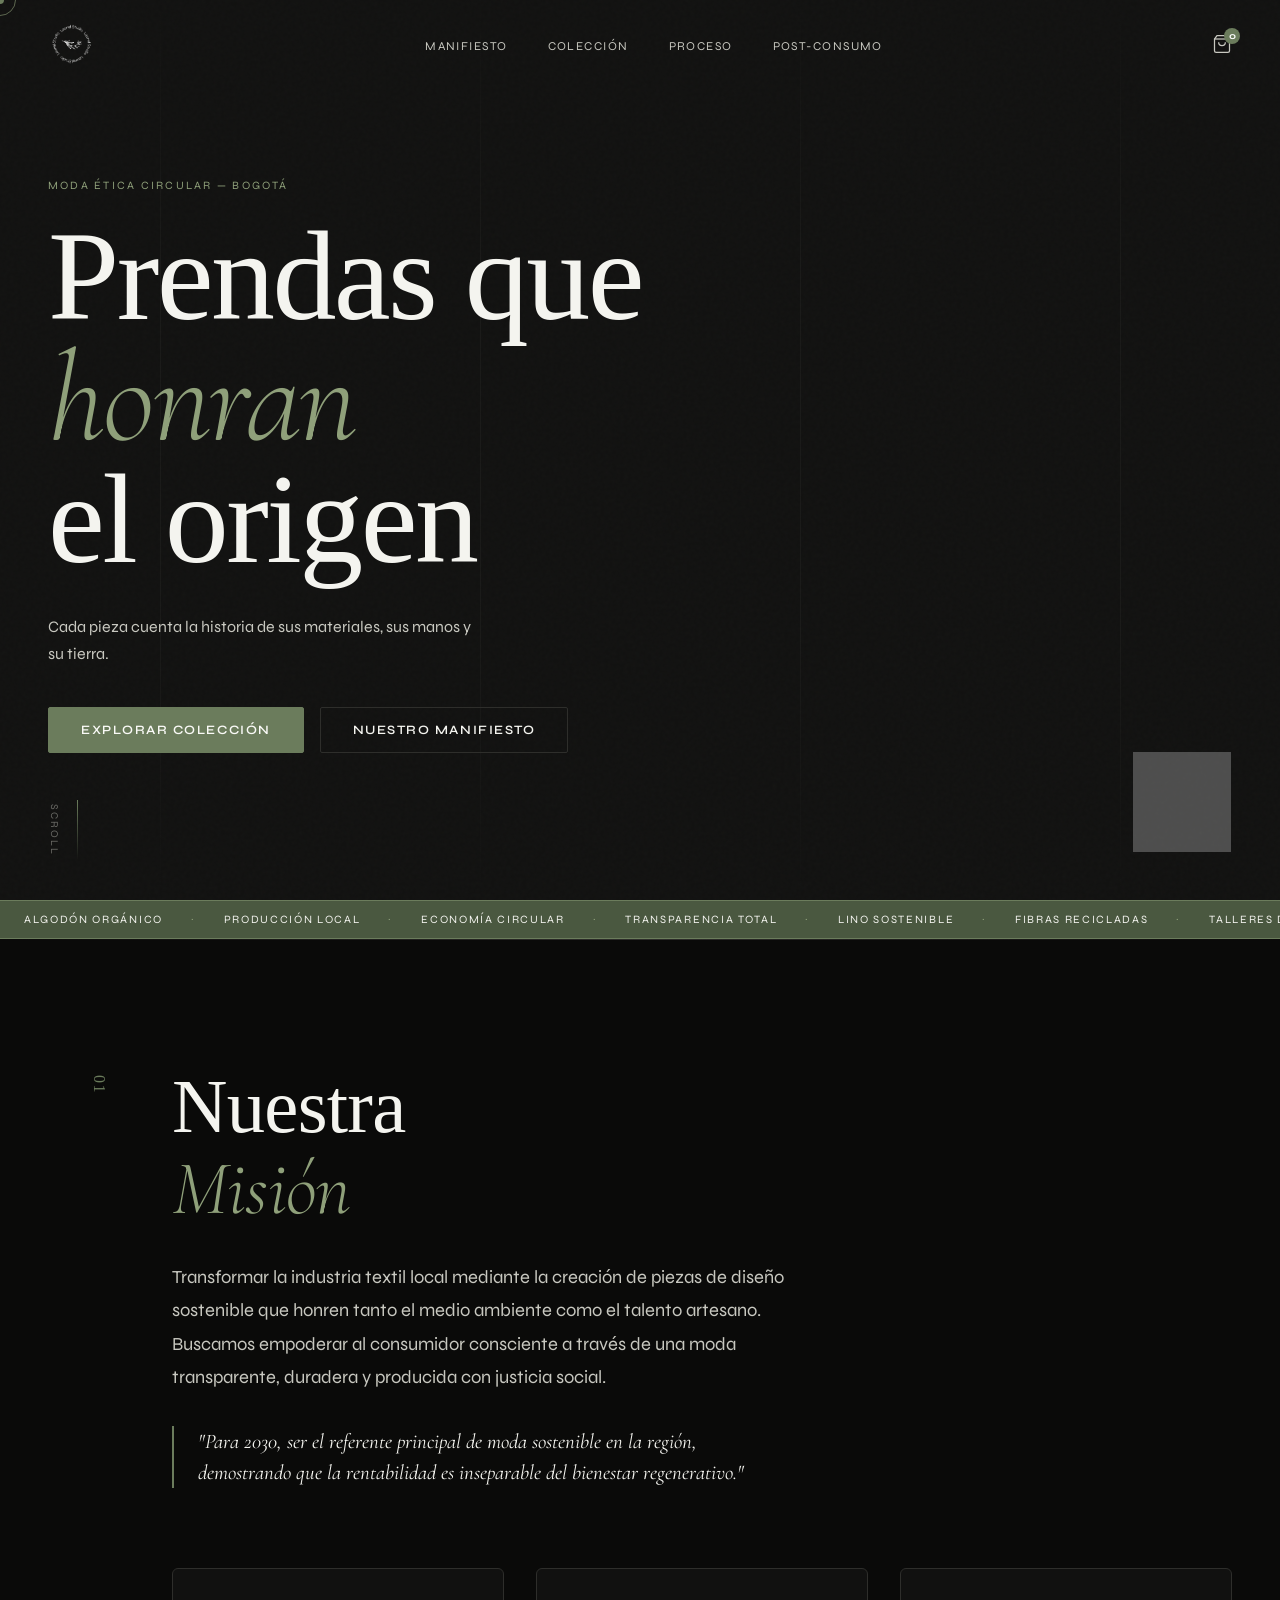
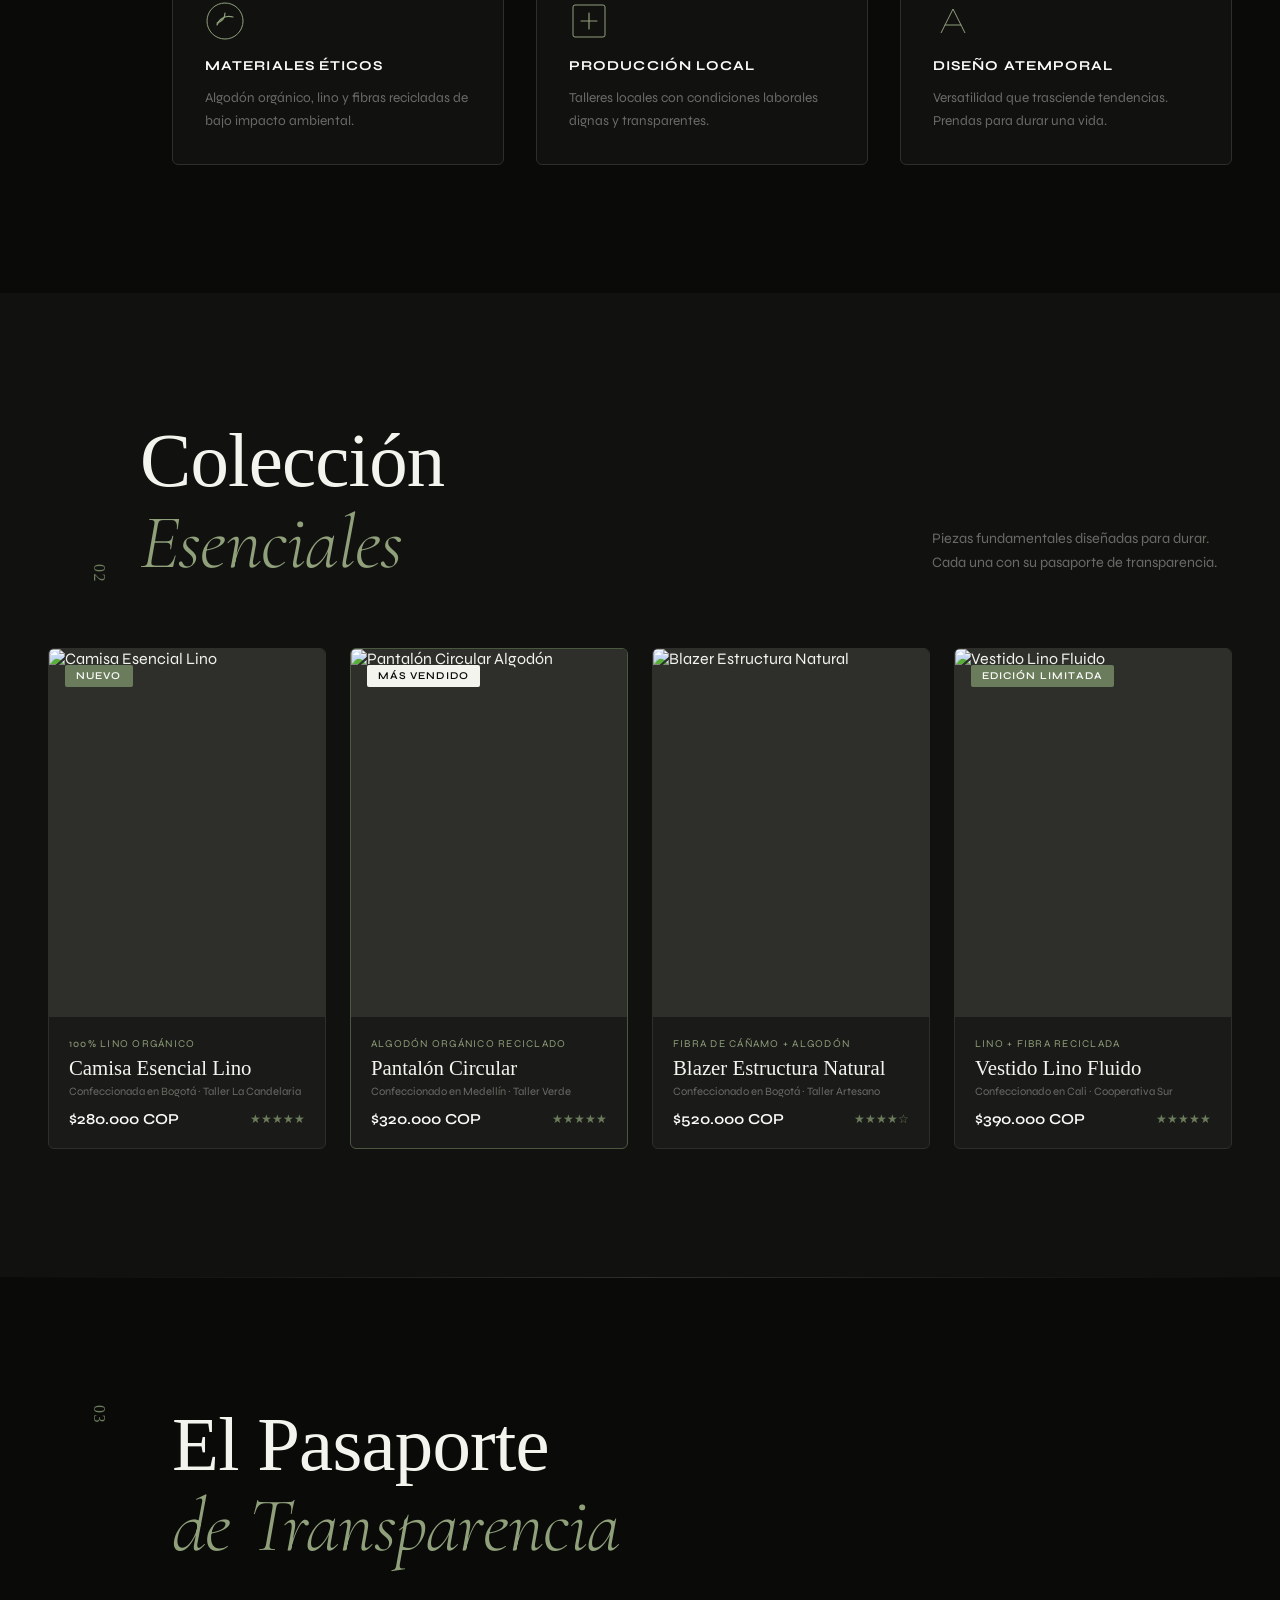
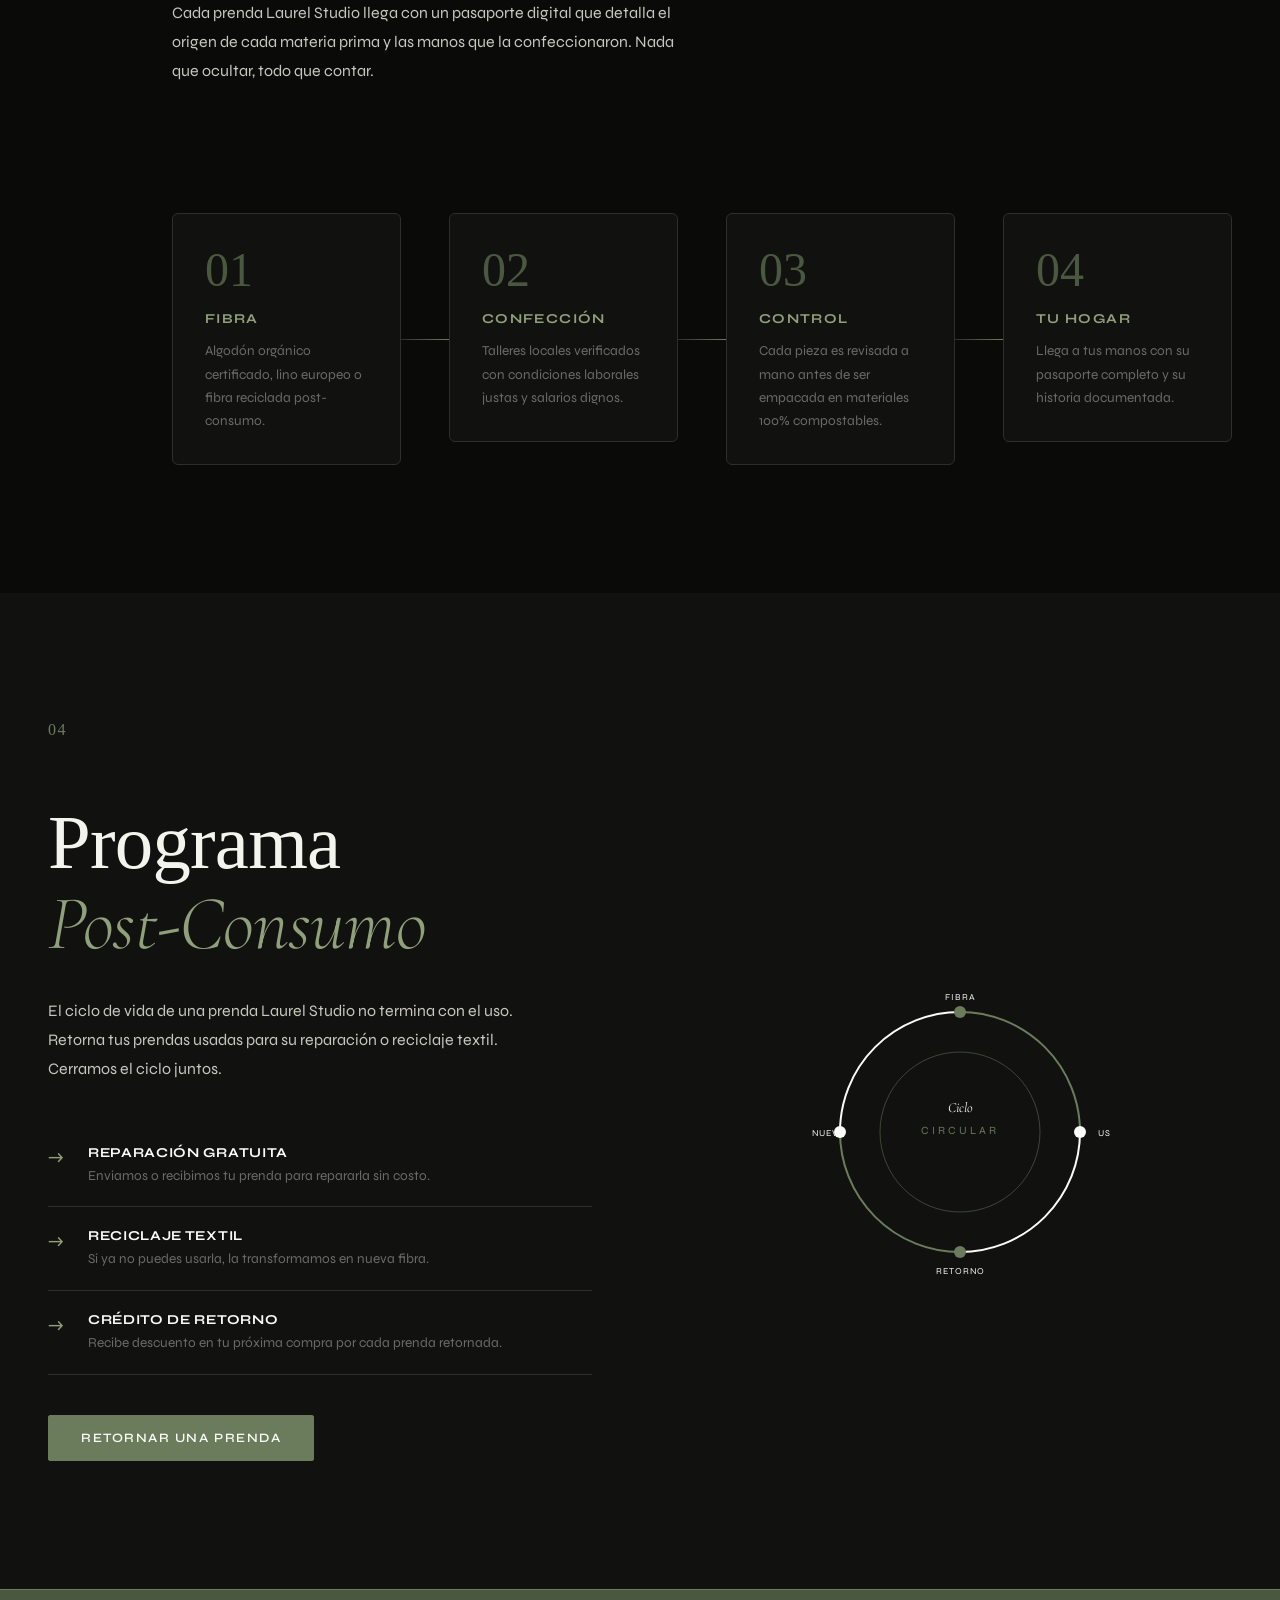
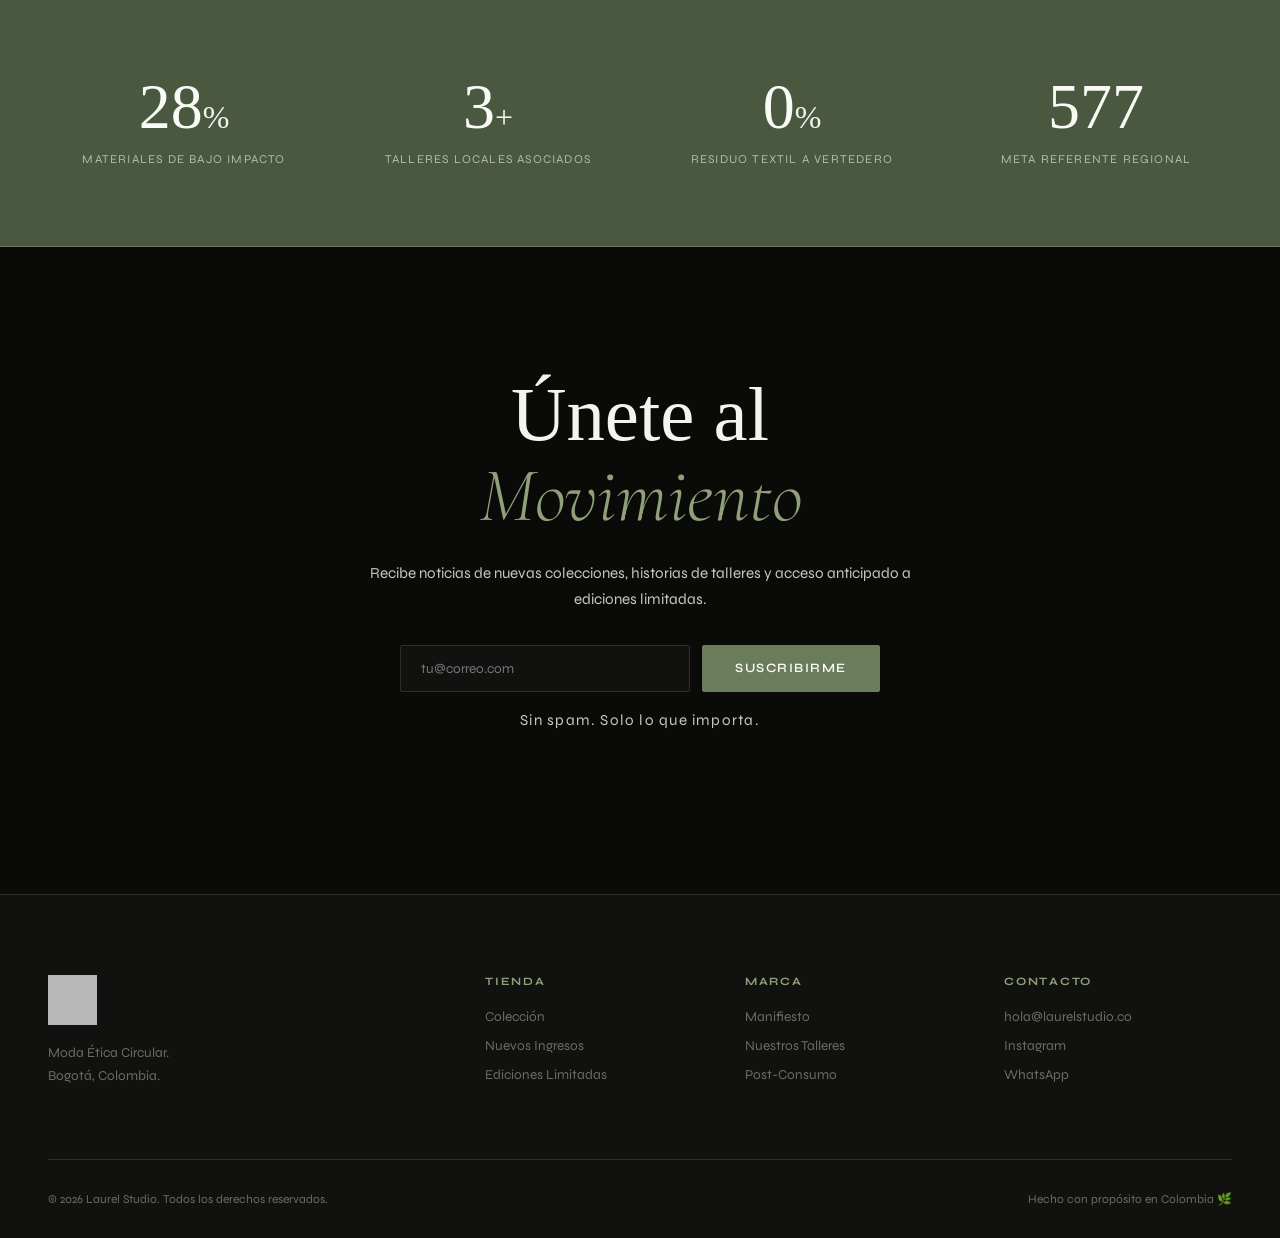
==== commit 53e2909e: "Add files via upload" ====
--- a/index.html
+++ b/index.html
@@ -156,100 +156,86 @@
 
     <div class="products-grid">
 
-      <div class="product-card reveal" data-index="1">
-        <div class="product-card__img">
-          <div class="product-card__placeholder">
-            <div class="placeholder-shape"></div>
-          </div>
-          <div class="product-card__badge">Nuevo</div>
-          <div class="product-card__overlay">
-            <button class="btn-add" data-name="Camisa Esencial Lino" data-price="280000">Agregar al carrito</button>
-            <a href="#" class="btn-passport">Ver Pasaporte</a>
-          </div>
-        </div>
-        <div class="product-card__info">
-          <span class="product-material">100% Lino Orgánico</span>
-          <h3>Camisa Esencial Lino</h3>
-          <p class="product-origin">Confeccionada en Bogotá · Taller La Candelaria</p>
-          <div class="product-card__bottom">
-            <span class="product-price">$280.000 COP</span>
-            <div class="product-rating">
-              <span>★★★★★</span>
-            </div>
-          </div>
-        </div>
-      </div>
-
-      <div class="product-card reveal featured" data-index="2">
-        <div class="product-card__img">
-          <div class="product-card__placeholder">
-            <div class="placeholder-shape"></div>
-          </div>
-          <div class="product-card__badge featured-badge">Más Vendido</div>
-          <div class="product-card__overlay">
-            <button class="btn-add" data-name="Pantalón Circular Algodón" data-price="320000">Agregar al carrito</button>
-            <a href="#" class="btn-passport">Ver Pasaporte</a>
-          </div>
-        </div>
-        <div class="product-card__info">
-          <span class="product-material">Algodón Orgánico Reciclado</span>
-          <h3>Pantalón Circular</h3>
-          <p class="product-origin">Confeccionado en Medellín · Taller Verde</p>
-          <div class="product-card__bottom">
-            <span class="product-price">$320.000 COP</span>
-            <div class="product-rating">
-              <span>★★★★★</span>
-            </div>
-          </div>
-        </div>
-      </div>
-
-      <div class="product-card reveal" data-index="3">
-        <div class="product-card__img">
-          <div class="product-card__placeholder">
-            <div class="placeholder-shape"></div>
-          </div>
-          <div class="product-card__overlay">
-            <button class="btn-add" data-name="Blazer Estructura Natural" data-price="520000">Agregar al carrito</button>
-            <a href="#" class="btn-passport">Ver Pasaporte</a>
-          </div>
-        </div>
-        <div class="product-card__info">
-          <span class="product-material">Fibra de Cáñamo + Algodón</span>
-          <h3>Blazer Estructura Natural</h3>
-          <p class="product-origin">Confeccionado en Bogotá · Taller Artesano</p>
-          <div class="product-card__bottom">
-            <span class="product-price">$520.000 COP</span>
-            <div class="product-rating">
-              <span>★★★★☆</span>
-            </div>
-          </div>
-        </div>
-      </div>
-
-      <div class="product-card reveal" data-index="4">
-        <div class="product-card__img">
-          <div class="product-card__placeholder">
-            <div class="placeholder-shape"></div>
-          </div>
-          <div class="product-card__badge">Edición Limitada</div>
-          <div class="product-card__overlay">
-            <button class="btn-add" data-name="Vestido Lino Fluido" data-price="390000">Agregar al carrito</button>
-            <a href="#" class="btn-passport">Ver Pasaporte</a>
-          </div>
-        </div>
-        <div class="product-card__info">
-          <span class="product-material">Lino + Fibra Reciclada</span>
-          <h3>Vestido Lino Fluido</h3>
-          <p class="product-origin">Confeccionado en Cali · Cooperativa Sur</p>
-          <div class="product-card__bottom">
-            <span class="product-price">$390.000 COP</span>
-            <div class="product-rating">
-              <span>★★★★★</span>
-            </div>
-          </div>
-        </div>
-      </div>
+  <div class="product-card reveal" data-index="1">
+    <div class="product-card__img">
+      <img src="imagen1.png" alt="Camisa Esencial Lino" />
+      <div class="product-card__badge">Nuevo</div>
+      <div class="product-card__overlay">
+        <button class="btn-add" data-name="Camisa Esencial Lino" data-price="280000">Agregar al carrito</button>
+        <a href="#" class="btn-passport">Ver Pasaporte</a>
+      </div>
+    </div>
+    <div class="product-card__info">
+      <span class="product-material">100% Lino Orgánico</span>
+      <h3>Camisa Esencial Lino</h3>
+      <p class="product-origin">Confeccionada en Bogotá · Taller La Candelaria</p>
+      <div class="product-card__bottom">
+        <span class="product-price">$280.000 COP</span>
+        <div class="product-rating"><span>★★★★★</span></div>
+      </div>
+    </div>
+  </div>
+
+  <div class="product-card reveal featured" data-index="2">
+    <div class="product-card__img">
+      <img src="imagen2.png" alt="Pantalón Circular Algodón" />
+      <div class="product-card__badge featured-badge">Más Vendido</div>
+      <div class="product-card__overlay">
+        <button class="btn-add" data-name="Pantalón Circular Algodón" data-price="320000">Agregar al carrito</button>
+        <a href="#" class="btn-passport">Ver Pasaporte</a>
+      </div>
+    </div>
+    <div class="product-card__info">
+      <span class="product-material">Algodón Orgánico Reciclado</span>
+      <h3>Pantalón Circular</h3>
+      <p class="product-origin">Confeccionado en Medellín · Taller Verde</p>
+      <div class="product-card__bottom">
+        <span class="product-price">$320.000 COP</span>
+        <div class="product-rating"><span>★★★★★</span></div>
+      </div>
+    </div>
+  </div>
+
+  <div class="product-card reveal" data-index="3">
+    <div class="product-card__img">
+      <img src="imagen3.png" alt="Blazer Estructura Natural" />
+      <div class="product-card__overlay">
+        <button class="btn-add" data-name="Blazer Estructura Natural" data-price="520000">Agregar al carrito</button>
+        <a href="#" class="btn-passport">Ver Pasaporte</a>
+      </div>
+    </div>
+    <div class="product-card__info">
+      <span class="product-material">Fibra de Cáñamo + Algodón</span>
+      <h3>Blazer Estructura Natural</h3>
+      <p class="product-origin">Confeccionado en Bogotá · Taller Artesano</p>
+      <div class="product-card__bottom">
+        <span class="product-price">$520.000 COP</span>
+        <div class="product-rating"><span>★★★★☆</span></div>
+      </div>
+    </div>
+  </div>
+
+  <div class="product-card reveal" data-index="4">
+    <div class="product-card__img">
+      <img src="imagen4.png" alt="Vestido Lino Fluido" />
+      <div class="product-card__badge">Edición Limitada</div>
+      <div class="product-card__overlay">
+        <button class="btn-add" data-name="Vestido Lino Fluido" data-price="390000">Agregar al carrito</button>
+        <a href="#" class="btn-passport">Ver Pasaporte</a>
+      </div>
+    </div>
+    <div class="product-card__info">
+      <span class="product-material">Lino + Fibra Reciclada</span>
+      <h3>Vestido Lino Fluido</h3>
+      <p class="product-origin">Confeccionado en Cali · Cooperativa Sur</p>
+      <div class="product-card__bottom">
+        <span class="product-price">$390.000 COP</span>
+        <div class="product-rating"><span>★★★★★</span></div>
+      </div>
+    </div>
+  </div>
+
+</div>
 
     </div>
 
